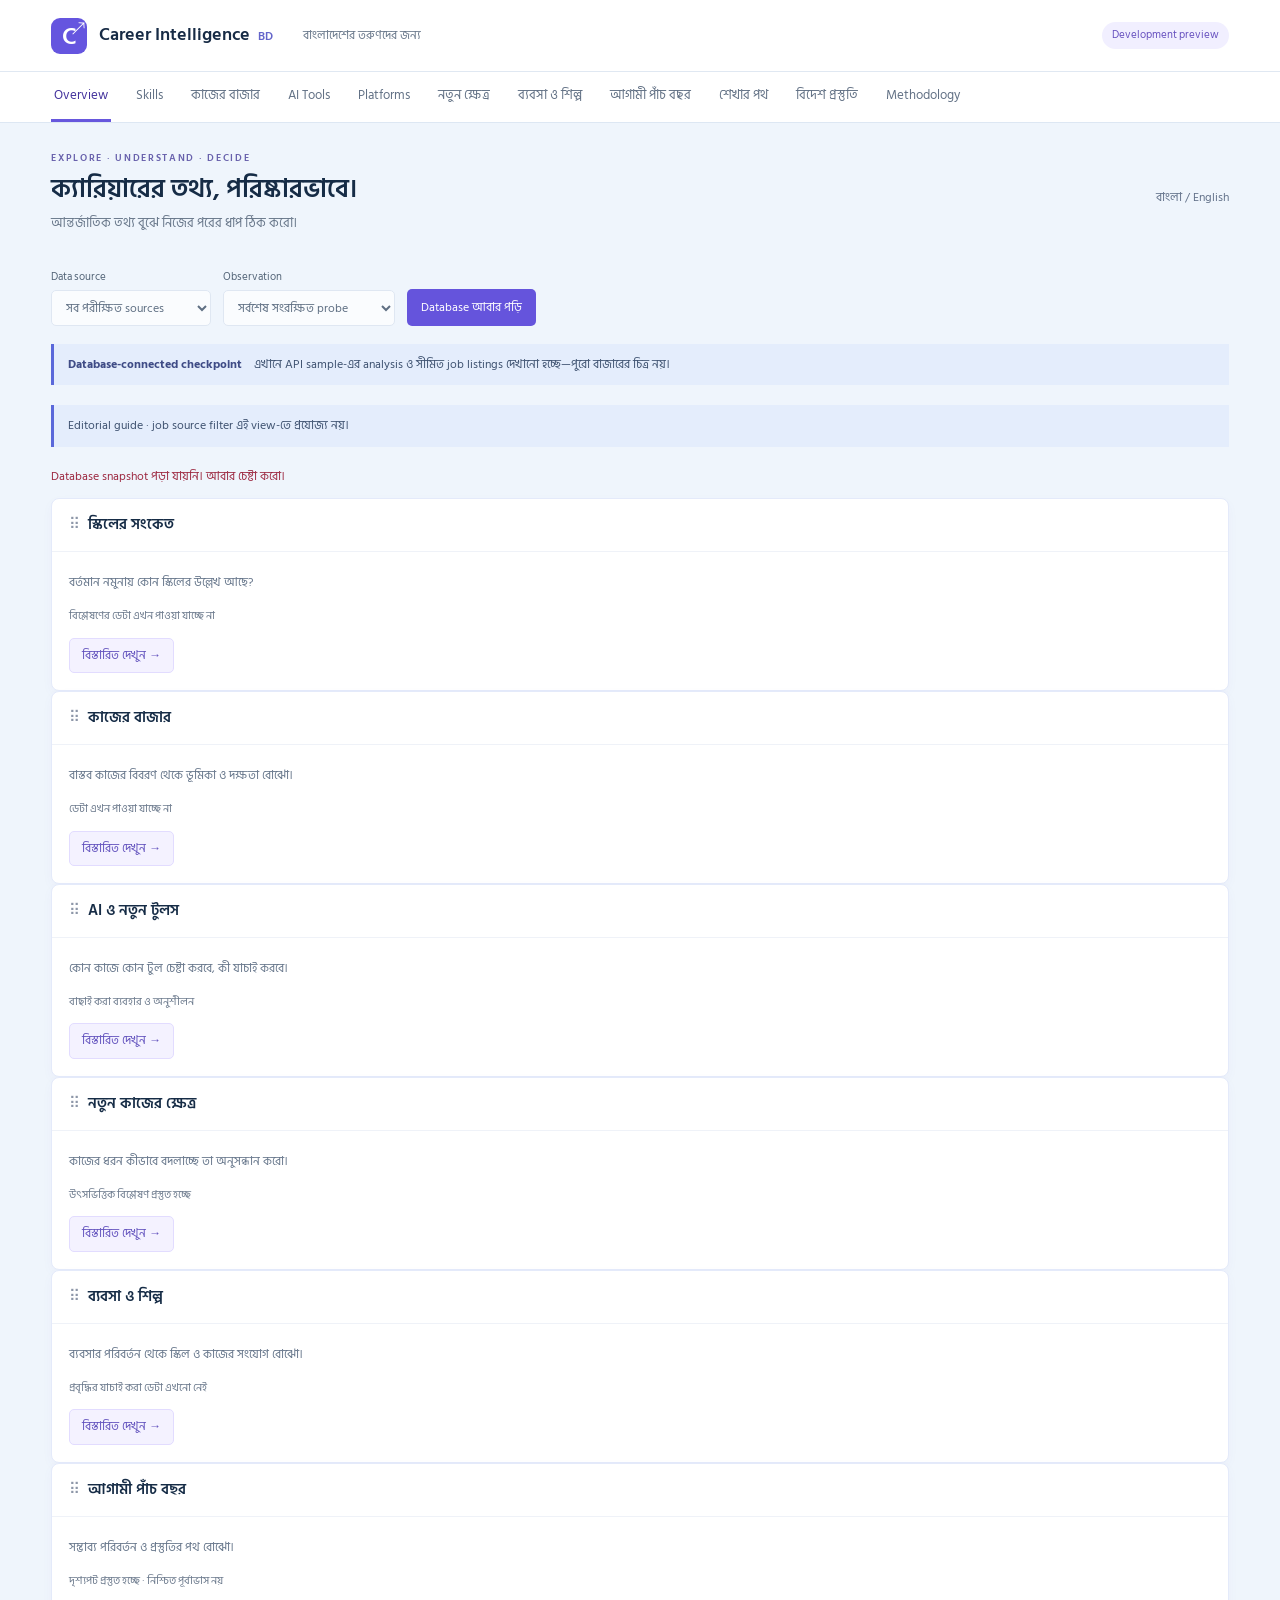
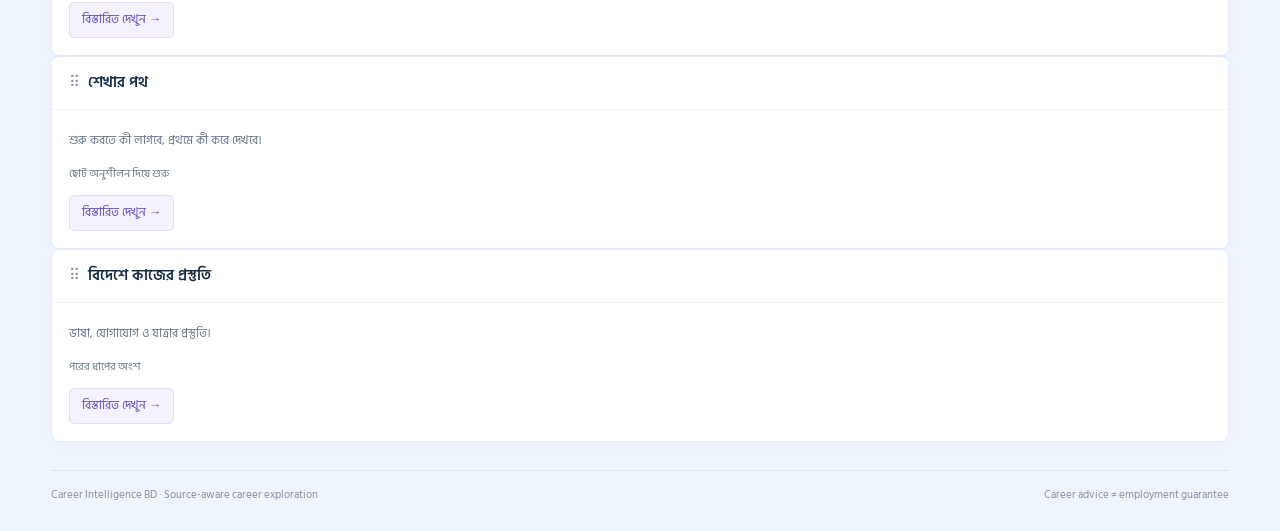
==== web/index.html @ b526f8de "Build category overview and evidence-led detail navigation" ====
<!doctype html>
<html lang="bn"><head><meta charset="utf-8"><meta name="viewport" content="width=device-width,initial-scale=1"><meta name="color-scheme" content="light"><title>Career Intelligence BD — Overview</title><link rel="preconnect" href="https://fonts.googleapis.com"><link rel="preconnect" href="https://fonts.gstatic.com" crossorigin><link href="https://fonts.googleapis.com/css2?family=Hind+Siliguri:wght@400;500;600;700&display=swap" rel="stylesheet"><link rel="stylesheet" href="styles.css"></head>
<body><header class="top"><a class="brand" href="#overview"><span class="brandmark">C<span>↗</span></span><strong>Career Intelligence <span>BD</span></strong></a><span class="audience">বাংলাদেশের তরুণদের জন্য</span><span class="stage">Development preview</span></header>
<nav aria-label="প্রধান মেনু" id="tabs"><button data-tab="overview" aria-current="page">Overview</button><button data-tab="skills">Skills</button><button data-tab="jobs">কাজের বাজার</button><button data-tab="tools">AI Tools</button><button data-tab="platforms">Platforms</button><button data-tab="emerging">নতুন ক্ষেত্র</button><button data-tab="business">ব্যবসা ও শিল্প</button><button data-tab="outlook">আগামী পাঁচ বছর</button><button data-tab="learning">শেখার পথ</button><button data-tab="abroad">বিদেশ প্রস্তুতি</button><button data-tab="methodology">Methodology</button></nav>
<main><div class="intro"><div><div class="eyebrow">EXPLORE · UNDERSTAND · DECIDE</div><h1 id="page-title">ক্যারিয়ারের তথ্য, পরিষ্কারভাবে।</h1><p>আন্তর্জাতিক তথ্য বুঝে নিজের পরের ধাপ ঠিক করো।</p></div><span class="locale">বাংলা / English</span></div>
<section class="toolbar" aria-label="Data filters"><label>Data source<select id="source"><option value="all">সব পরীক্ষিত sources</option><option value="himalayas">Himalayas</option><option value="jobicy">Jobicy</option></select></label><label>Observation<select id="period"><option value="latest">সর্বশেষ সংরক্ষিত probe</option></select></label><button id="reload" class="primary">Database আবার পড়ি</button><span id="updated" class="muted"></span></section>
<div class="banner"><strong>Database-connected checkpoint</strong><span>এখানে API sample-এর analysis ও সীমিত job listings দেখানো হচ্ছে—পুরো বাজারের চিত্র নয়।</span></div>
<div id="freshness" role="status" aria-live="polite"></div><div id="status" role="status" aria-live="polite"></div><div id="content"></div>
<footer><span>Career Intelligence BD · Source-aware career exploration</span><span>Career advice ≠ employment guarantee</span></footer></main>
<script type="module" src="app.js"></script></body></html>
---- web/styles.css ----
:root{font-family:"Hind Siliguri",sans-serif;color:#162c46;background:#eff5fc;font-size:14px;line-height:1.6;font-synthesis:none}*{box-sizing:border-box}body{margin:0}button,select{font:inherit}button,a,select{touch-action:manipulation}button{cursor:pointer}button:focus-visible,a:focus-visible,select:focus-visible{outline:3px solid #6d5ee5;outline-offset:3px}.top{min-height:72px;display:flex;align-items:center;gap:30px;background:#fff;padding:12px 4%;border-bottom:1px solid #e0e8f2}.brand{text-decoration:none;display:flex;align-items:center;gap:12px;color:#172b45}.brand strong{font-size:18px;font-weight:600}.brand strong span{font-size:12px;color:#6465ca;margin-left:4px}.brandmark{display:grid;place-items:center;background:#6555df;color:#fff;width:36px;height:36px;border-radius:9px;font-size:24px;font-weight:600;position:relative}.brandmark span{font-size:16px;position:absolute;right:2px;top:0}.audience{color:#68778a;font-size:12px}.stage{margin-left:auto;background:#f1efff;color:#6650bf;font-size:11px;border-radius:20px;padding:5px 10px}nav{display:flex;flex-wrap:wrap;gap:22px;padding:0 4%;background:#fff;border-bottom:1px solid #dde7f3}nav button{padding:13px 3px;background:none;border:0;border-bottom:3px solid transparent;color:#627185;font-size:13px}nav button[aria-current=page]{border-color:#6757dd;color:#42319c}main{max-width:1380px;margin:auto;padding:27px 4%}h1{font-size:26px;line-height:1.5;font-weight:600;margin:4px 0}h2{font-size:15px;font-weight:600;margin:0}h3{font-size:14px;font-weight:600;margin:0 0 8px}p{margin:4px 0 12px}.intro{display:flex;align-items:center;justify-content:space-between;gap:12px}.intro p{font-size:13px;color:#68778a}.eyebrow{font-size:10px;color:#6861ac;letter-spacing:1.7px;font-weight:600}.locale{color:#63728a;font-size:12px}.toolbar{display:flex;align-items:end;gap:12px;flex-wrap:wrap;margin:23px 0 18px}label{display:grid;gap:4px;color:#536477;font-size:11px}select{min-height:36px;padding:5px 30px 5px 10px;background:#fff;border:1px solid #d9e2ef;border-radius:5px;color:#233851;font-size:12px;max-width:100%}button.primary{border:0;background:#6554dc;color:#fff;padding:9px 14px;border-radius:5px;font-size:12px;min-height:36px}.muted{color:#65758a;font-size:12px}.toolbar>.muted{margin-left:auto;padding-bottom:7px}.banner{display:flex;gap:12px;flex-wrap:wrap;background:#e4edfc;border-left:3px solid #5a68da;padding:11px 14px;font-size:12px;color:#3e5270;margin-bottom:20px}.banner strong{color:#3f4c86}.metrics{display:grid;grid-template-columns:repeat(4,minmax(0,1fr));gap:15px;margin-bottom:21px}.metric{background:#fff;border:1px solid #e7edf6;border-radius:7px;padding:15px 18px;box-shadow:0 3px 12px #213a6b04}.metric .label{font-size:11px;color:#5a687d}.metric .value{font-size:30px;font-weight:500;color:#123c68;line-height:1.5;font-variant-numeric:tabular-nums}.metric .detail{font-size:11px;color:#68768a}.grid{display:grid;grid-template-columns:1.05fr 1fr 1fr;gap:17px}.panel{background:#fff;border:1px solid #e4eafa;border-radius:8px;min-width:0;box-shadow:0 4px 12px #5148be08}.panelhead{padding:14px 17px;border-bottom:1px solid #eff2f8;display:flex;justify-content:space-between;gap:8px;align-items:center}.panelhead h2:before{content:'⠿';color:#8d96a8;padding-right:8px}.panelbody{padding:17px}.tag{background:#eef0ff;color:#6255ab;border-radius:4px;font-size:10px;padding:3px 7px;white-space:nowrap}.smallnote{font-size:11px;color:#6b798c;margin-top:16px}.row{padding:11px 0;border-bottom:1px solid #edf1f7;display:flex;gap:12px;justify-content:space-between}.row:last-child{border:0}.number{font-variant-numeric:tabular-nums;color:#124b7b;font-weight:500}.barline{margin:13px 0}.barlabel{display:flex;justify-content:space-between;gap:8px;font-size:12px;margin-bottom:5px}.track{background:#f1f4fa;height:9px;border-radius:3px;overflow:hidden}.fill{background:#007cce;height:100%;border-radius:3px}.fill.alt{background:#8c78ed}.empty{padding:22px 12px;text-align:center}.empty .symbol{font-size:28px;color:#a093ec;margin-bottom:9px}.empty h3{color:#344769}.empty p{font-size:12px;color:#748195;max-width:330px;margin:8px auto 14px}.linkbutton{background:#f4f2ff;color:#6151bd;border:1px solid #e2dcff;padding:7px 12px;border-radius:5px;font-size:12px;text-decoration:none;display:inline-block}.full{grid-column:1/-1}.wide{grid-column:span 2}.tablewrap{overflow:auto}table{width:100%;border-collapse:collapse;text-align:left;font-size:12px}th{font-weight:500;color:#6a788b;background:#fafbff}th,td{padding:11px 12px;border-bottom:1px solid #edf1f7}td:nth-child(n+2){font-variant-numeric:tabular-nums}.listitem{padding:13px 0;border-bottom:1px solid #edf1f7}.listitem:last-child{border:0}a{color:#3668b5}footer{font-size:11px;color:#8290a1;display:flex;justify-content:space-between;flex-wrap:wrap;gap:8px;margin-top:28px;padding-top:16px;border-top:1px solid #dde5f1}#status:empty{display:none}#status{font-size:12px;margin-bottom:12px;color:#5e548e}.error{color:#9c2840!important}.comparison{display:grid;grid-template-columns:repeat(3,minmax(0,1fr));gap:16px}.roletext{font-size:12px;color:#65758a}ul{padding-left:19px}li{margin:8px 0}.footlabel{font-size:11px;color:#7b6f9c}@media(max-width:1000px){.grid{grid-template-columns:1fr 1fr}.grid>.panel:last-child{grid-column:1/-1}.wide{grid-column:span 2}.audience{display:none}}@media(max-width:650px){main{padding:20px 16px}.top{padding:12px 16px;gap:10px}.brand strong{font-size:15px}.stage{font-size:10px}nav{padding:0 16px;gap:15px}.intro{align-items:start}.locale{display:none}h1{font-size:22px}.metrics{grid-template-columns:1fr 1fr;gap:10px}.metric{padding:12px}.metric .value{font-size:26px}.grid,.comparison{grid-template-columns:1fr}.wide,.full,.grid>.panel:last-child{grid-column:auto}.toolbar>.muted{margin-left:0;width:100%}.toolbar label{flex:1;min-width:130px}select{font-size:16px}.banner{gap:4px}.panelbody{padding:15px}}

input{font:inherit;min-height:36px;padding:6px 10px;border:1px solid #d9e2ef;border-radius:5px;color:#233851;max-width:100%}input:focus-visible{outline:3px solid #6d5ee5;outline-offset:3px}
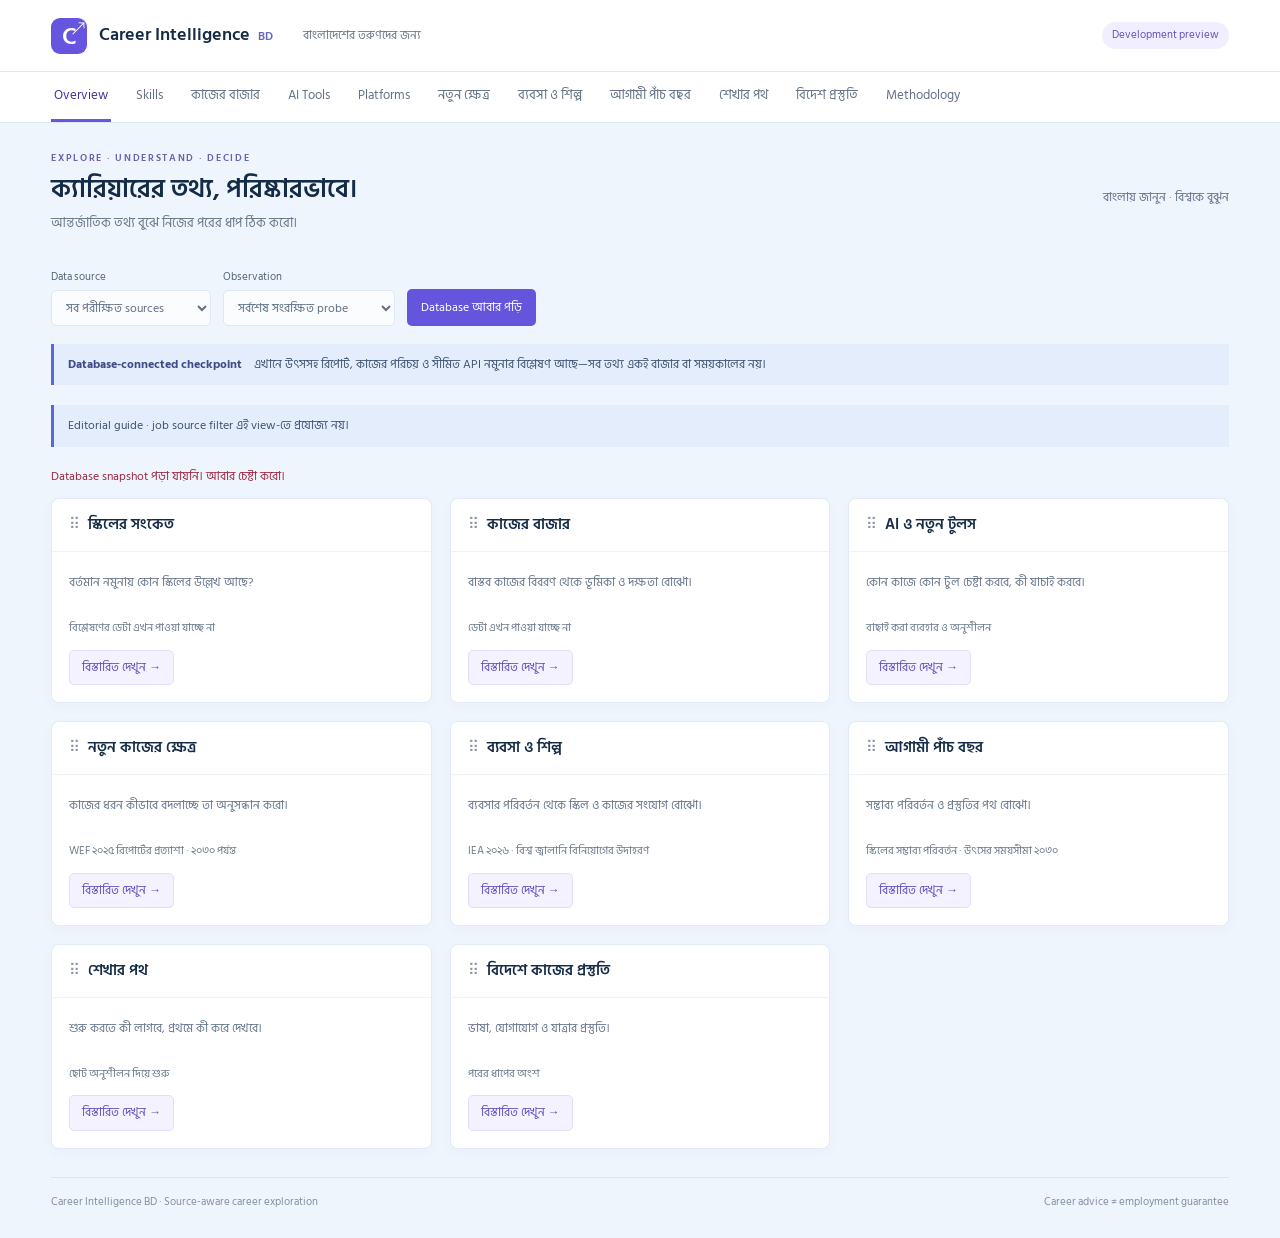
==== commit 86a5f100: "Add attributed career profiles and verify offline view rendering" ====
--- a/web/index.html
+++ b/web/index.html
@@ -2,9 +2,9 @@
 <html lang="bn"><head><meta charset="utf-8"><meta name="viewport" content="width=device-width,initial-scale=1"><meta name="color-scheme" content="light"><title>Career Intelligence BD — Overview</title><link rel="preconnect" href="https://fonts.googleapis.com"><link rel="preconnect" href="https://fonts.gstatic.com" crossorigin><link href="https://fonts.googleapis.com/css2?family=Hind+Siliguri:wght@400;500;600;700&display=swap" rel="stylesheet"><link rel="stylesheet" href="styles.css"></head>
 <body><header class="top"><a class="brand" href="#overview"><span class="brandmark">C<span>↗</span></span><strong>Career Intelligence <span>BD</span></strong></a><span class="audience">বাংলাদেশের তরুণদের জন্য</span><span class="stage">Development preview</span></header>
 <nav aria-label="প্রধান মেনু" id="tabs"><button data-tab="overview" aria-current="page">Overview</button><button data-tab="skills">Skills</button><button data-tab="jobs">কাজের বাজার</button><button data-tab="tools">AI Tools</button><button data-tab="platforms">Platforms</button><button data-tab="emerging">নতুন ক্ষেত্র</button><button data-tab="business">ব্যবসা ও শিল্প</button><button data-tab="outlook">আগামী পাঁচ বছর</button><button data-tab="learning">শেখার পথ</button><button data-tab="abroad">বিদেশ প্রস্তুতি</button><button data-tab="methodology">Methodology</button></nav>
-<main><div class="intro"><div><div class="eyebrow">EXPLORE · UNDERSTAND · DECIDE</div><h1 id="page-title">ক্যারিয়ারের তথ্য, পরিষ্কারভাবে।</h1><p>আন্তর্জাতিক তথ্য বুঝে নিজের পরের ধাপ ঠিক করো।</p></div><span class="locale">বাংলা / English</span></div>
+<main><div class="intro"><div><div class="eyebrow">EXPLORE · UNDERSTAND · DECIDE</div><h1 id="page-title">ক্যারিয়ারের তথ্য, পরিষ্কারভাবে।</h1><p>আন্তর্জাতিক তথ্য বুঝে নিজের পরের ধাপ ঠিক করো।</p></div><span class="locale">বাংলায় জানুন · বিশ্বকে বুঝুন</span></div>
 <section class="toolbar" aria-label="Data filters"><label>Data source<select id="source"><option value="all">সব পরীক্ষিত sources</option><option value="himalayas">Himalayas</option><option value="jobicy">Jobicy</option></select></label><label>Observation<select id="period"><option value="latest">সর্বশেষ সংরক্ষিত probe</option></select></label><button id="reload" class="primary">Database আবার পড়ি</button><span id="updated" class="muted"></span></section>
-<div class="banner"><strong>Database-connected checkpoint</strong><span>এখানে API sample-এর analysis ও সীমিত job listings দেখানো হচ্ছে—পুরো বাজারের চিত্র নয়।</span></div>
+<div class="banner"><strong>Database-connected checkpoint</strong><span>এখানে উৎসসহ রিপোর্ট, কাজের পরিচয় ও সীমিত API নমুনার বিশ্লেষণ আছে—সব তথ্য একই বাজার বা সময়কালের নয়।</span></div>
 <div id="freshness" role="status" aria-live="polite"></div><div id="status" role="status" aria-live="polite"></div><div id="content"></div>
 <footer><span>Career Intelligence BD · Source-aware career exploration</span><span>Career advice ≠ employment guarantee</span></footer></main>
 <script type="module" src="app.js"></script></body></html>
--- a/web/styles.css
+++ b/web/styles.css
@@ -1,3 +1,6 @@
 :root{font-family:"Hind Siliguri",sans-serif;color:#162c46;background:#eff5fc;font-size:14px;line-height:1.6;font-synthesis:none}*{box-sizing:border-box}body{margin:0}button,select{font:inherit}button,a,select{touch-action:manipulation}button{cursor:pointer}button:focus-visible,a:focus-visible,select:focus-visible{outline:3px solid #6d5ee5;outline-offset:3px}.top{min-height:72px;display:flex;align-items:center;gap:30px;background:#fff;padding:12px 4%;border-bottom:1px solid #e0e8f2}.brand{text-decoration:none;display:flex;align-items:center;gap:12px;color:#172b45}.brand strong{font-size:18px;font-weight:600}.brand strong span{font-size:12px;color:#6465ca;margin-left:4px}.brandmark{display:grid;place-items:center;background:#6555df;color:#fff;width:36px;height:36px;border-radius:9px;font-size:24px;font-weight:600;position:relative}.brandmark span{font-size:16px;position:absolute;right:2px;top:0}.audience{color:#68778a;font-size:12px}.stage{margin-left:auto;background:#f1efff;color:#6650bf;font-size:11px;border-radius:20px;padding:5px 10px}nav{display:flex;flex-wrap:wrap;gap:22px;padding:0 4%;background:#fff;border-bottom:1px solid #dde7f3}nav button{padding:13px 3px;background:none;border:0;border-bottom:3px solid transparent;color:#627185;font-size:13px}nav button[aria-current=page]{border-color:#6757dd;color:#42319c}main{max-width:1380px;margin:auto;padding:27px 4%}h1{font-size:26px;line-height:1.5;font-weight:600;margin:4px 0}h2{font-size:15px;font-weight:600;margin:0}h3{font-size:14px;font-weight:600;margin:0 0 8px}p{margin:4px 0 12px}.intro{display:flex;align-items:center;justify-content:space-between;gap:12px}.intro p{font-size:13px;color:#68778a}.eyebrow{font-size:10px;color:#6861ac;letter-spacing:1.7px;font-weight:600}.locale{color:#63728a;font-size:12px}.toolbar{display:flex;align-items:end;gap:12px;flex-wrap:wrap;margin:23px 0 18px}label{display:grid;gap:4px;color:#536477;font-size:11px}select{min-height:36px;padding:5px 30px 5px 10px;background:#fff;border:1px solid #d9e2ef;border-radius:5px;color:#233851;font-size:12px;max-width:100%}button.primary{border:0;background:#6554dc;color:#fff;padding:9px 14px;border-radius:5px;font-size:12px;min-height:36px}.muted{color:#65758a;font-size:12px}.toolbar>.muted{margin-left:auto;padding-bottom:7px}.banner{display:flex;gap:12px;flex-wrap:wrap;background:#e4edfc;border-left:3px solid #5a68da;padding:11px 14px;font-size:12px;color:#3e5270;margin-bottom:20px}.banner strong{color:#3f4c86}.metrics{display:grid;grid-template-columns:repeat(4,minmax(0,1fr));gap:15px;margin-bottom:21px}.metric{background:#fff;border:1px solid #e7edf6;border-radius:7px;padding:15px 18px;box-shadow:0 3px 12px #213a6b04}.metric .label{font-size:11px;color:#5a687d}.metric .value{font-size:30px;font-weight:500;color:#123c68;line-height:1.5;font-variant-numeric:tabular-nums}.metric .detail{font-size:11px;color:#68768a}.grid{display:grid;grid-template-columns:1.05fr 1fr 1fr;gap:17px}.panel{background:#fff;border:1px solid #e4eafa;border-radius:8px;min-width:0;box-shadow:0 4px 12px #5148be08}.panelhead{padding:14px 17px;border-bottom:1px solid #eff2f8;display:flex;justify-content:space-between;gap:8px;align-items:center}.panelhead h2:before{content:'⠿';color:#8d96a8;padding-right:8px}.panelbody{padding:17px}.tag{background:#eef0ff;color:#6255ab;border-radius:4px;font-size:10px;padding:3px 7px;white-space:nowrap}.smallnote{font-size:11px;color:#6b798c;margin-top:16px}.row{padding:11px 0;border-bottom:1px solid #edf1f7;display:flex;gap:12px;justify-content:space-between}.row:last-child{border:0}.number{font-variant-numeric:tabular-nums;color:#124b7b;font-weight:500}.barline{margin:13px 0}.barlabel{display:flex;justify-content:space-between;gap:8px;font-size:12px;margin-bottom:5px}.track{background:#f1f4fa;height:9px;border-radius:3px;overflow:hidden}.fill{background:#007cce;height:100%;border-radius:3px}.fill.alt{background:#8c78ed}.empty{padding:22px 12px;text-align:center}.empty .symbol{font-size:28px;color:#a093ec;margin-bottom:9px}.empty h3{color:#344769}.empty p{font-size:12px;color:#748195;max-width:330px;margin:8px auto 14px}.linkbutton{background:#f4f2ff;color:#6151bd;border:1px solid #e2dcff;padding:7px 12px;border-radius:5px;font-size:12px;text-decoration:none;display:inline-block}.full{grid-column:1/-1}.wide{grid-column:span 2}.tablewrap{overflow:auto}table{width:100%;border-collapse:collapse;text-align:left;font-size:12px}th{font-weight:500;color:#6a788b;background:#fafbff}th,td{padding:11px 12px;border-bottom:1px solid #edf1f7}td:nth-child(n+2){font-variant-numeric:tabular-nums}.listitem{padding:13px 0;border-bottom:1px solid #edf1f7}.listitem:last-child{border:0}a{color:#3668b5}footer{font-size:11px;color:#8290a1;display:flex;justify-content:space-between;flex-wrap:wrap;gap:8px;margin-top:28px;padding-top:16px;border-top:1px solid #dde5f1}#status:empty{display:none}#status{font-size:12px;margin-bottom:12px;color:#5e548e}.error{color:#9c2840!important}.comparison{display:grid;grid-template-columns:repeat(3,minmax(0,1fr));gap:16px}.roletext{font-size:12px;color:#65758a}ul{padding-left:19px}li{margin:8px 0}.footlabel{font-size:11px;color:#7b6f9c}@media(max-width:1000px){.grid{grid-template-columns:1fr 1fr}.grid>.panel:last-child{grid-column:1/-1}.wide{grid-column:span 2}.audience{display:none}}@media(max-width:650px){main{padding:20px 16px}.top{padding:12px 16px;gap:10px}.brand strong{font-size:15px}.stage{font-size:10px}nav{padding:0 16px;gap:15px}.intro{align-items:start}.locale{display:none}h1{font-size:22px}.metrics{grid-template-columns:1fr 1fr;gap:10px}.metric{padding:12px}.metric .value{font-size:26px}.grid,.comparison{grid-template-columns:1fr}.wide,.full,.grid>.panel:last-child{grid-column:auto}.toolbar>.muted{margin-left:0;width:100%}.toolbar label{flex:1;min-width:130px}select{font-size:16px}.banner{gap:4px}.panelbody{padding:15px}}
 
 input{font:inherit;min-height:36px;padding:6px 10px;border:1px solid #d9e2ef;border-radius:5px;color:#233851;max-width:100%}input:focus-visible{outline:3px solid #6d5ee5;outline-offset:3px}
+
+
+.category-grid{display:grid;grid-template-columns:repeat(3,minmax(0,1fr));gap:18px}.category-grid .panel{display:flex;flex-direction:column}.category-grid .panelbody{display:flex;flex:1;flex-direction:column}.category-grid .linkbutton{margin-top:auto;align-self:flex-start}.note{padding:12px;background:#edf5fb;border-radius:8px;margin:12px 0}@media(max-width:1000px){.category-grid{grid-template-columns:repeat(2,minmax(0,1fr))}}@media(max-width:640px){.category-grid{grid-template-columns:1fr}}
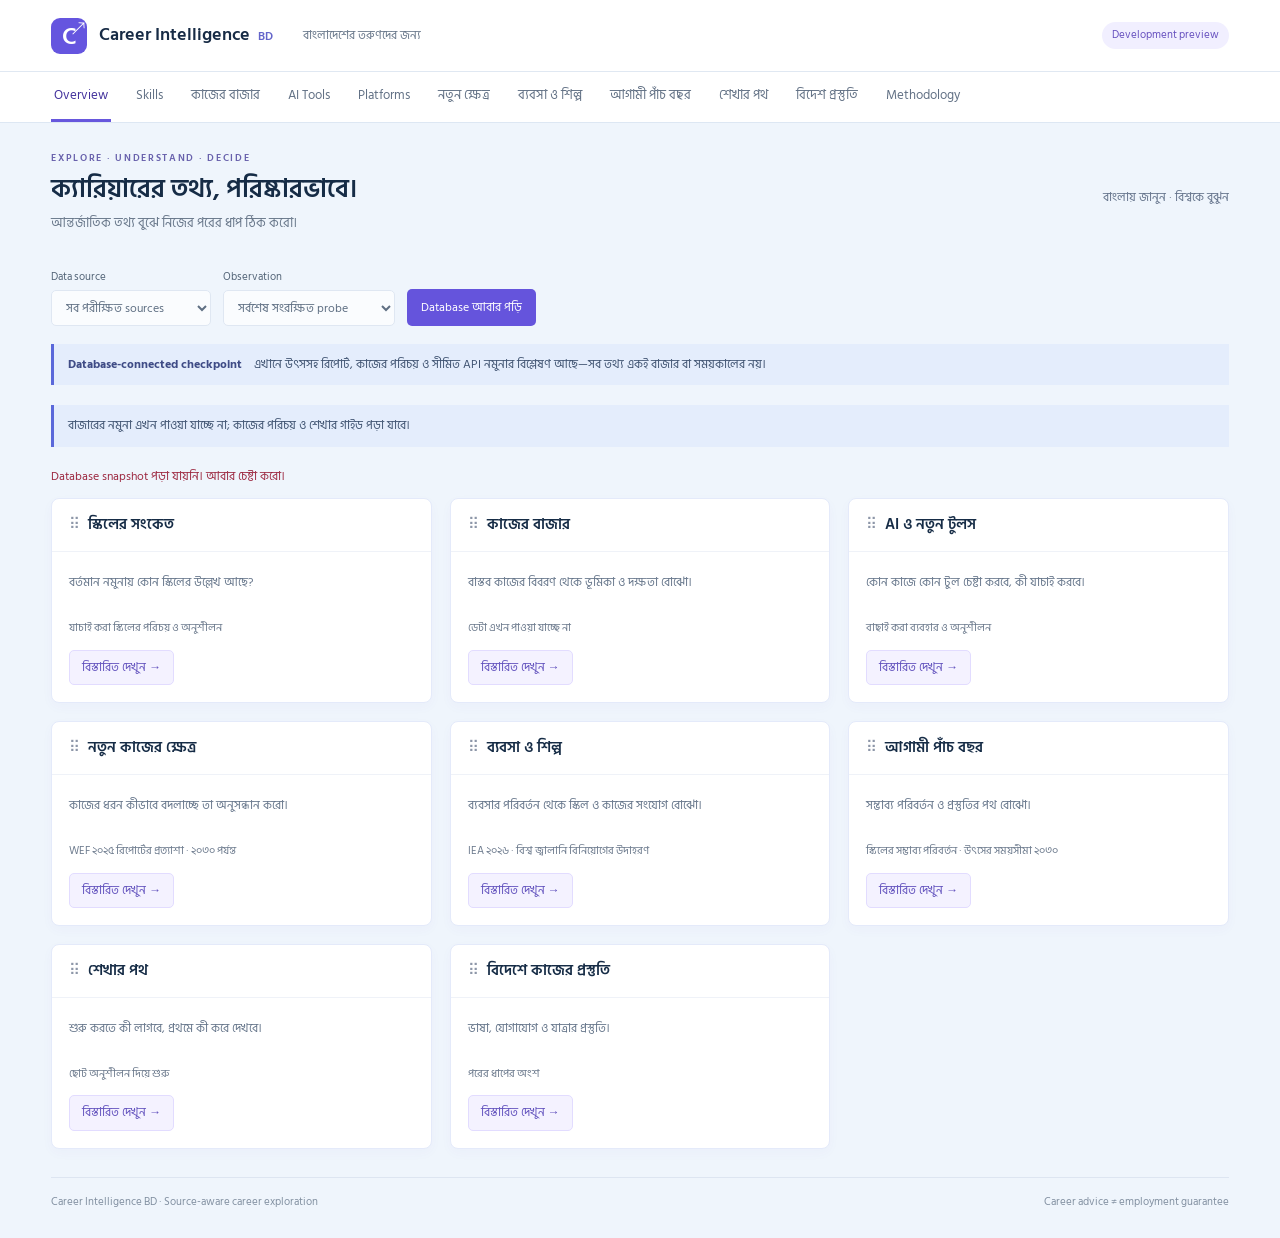
==== commit 28a55bed: "Verify loaded and stale views and focus headings on navigation" ====
--- a/web/index.html
+++ b/web/index.html
@@ -2,7 +2,7 @@
 <html lang="bn"><head><meta charset="utf-8"><meta name="viewport" content="width=device-width,initial-scale=1"><meta name="color-scheme" content="light"><title>Career Intelligence BD — Overview</title><link rel="preconnect" href="https://fonts.googleapis.com"><link rel="preconnect" href="https://fonts.gstatic.com" crossorigin><link href="https://fonts.googleapis.com/css2?family=Hind+Siliguri:wght@400;500;600;700&display=swap" rel="stylesheet"><link rel="stylesheet" href="styles.css"></head>
 <body><header class="top"><a class="brand" href="#overview"><span class="brandmark">C<span>↗</span></span><strong>Career Intelligence <span>BD</span></strong></a><span class="audience">বাংলাদেশের তরুণদের জন্য</span><span class="stage">Development preview</span></header>
 <nav aria-label="প্রধান মেনু" id="tabs"><button data-tab="overview" aria-current="page">Overview</button><button data-tab="skills">Skills</button><button data-tab="jobs">কাজের বাজার</button><button data-tab="tools">AI Tools</button><button data-tab="platforms">Platforms</button><button data-tab="emerging">নতুন ক্ষেত্র</button><button data-tab="business">ব্যবসা ও শিল্প</button><button data-tab="outlook">আগামী পাঁচ বছর</button><button data-tab="learning">শেখার পথ</button><button data-tab="abroad">বিদেশ প্রস্তুতি</button><button data-tab="methodology">Methodology</button></nav>
-<main><div class="intro"><div><div class="eyebrow">EXPLORE · UNDERSTAND · DECIDE</div><h1 id="page-title">ক্যারিয়ারের তথ্য, পরিষ্কারভাবে।</h1><p>আন্তর্জাতিক তথ্য বুঝে নিজের পরের ধাপ ঠিক করো।</p></div><span class="locale">বাংলায় জানুন · বিশ্বকে বুঝুন</span></div>
+<main id="main-content"><div class="intro"><div><div class="eyebrow">EXPLORE · UNDERSTAND · DECIDE</div><h1 id="page-title" tabindex="-1">ক্যারিয়ারের তথ্য, পরিষ্কারভাবে।</h1><p>আন্তর্জাতিক তথ্য বুঝে নিজের পরের ধাপ ঠিক করো।</p></div><span class="locale">বাংলায় জানুন · বিশ্বকে বুঝুন</span></div>
 <section class="toolbar" aria-label="Data filters"><label>Data source<select id="source"><option value="all">সব পরীক্ষিত sources</option><option value="himalayas">Himalayas</option><option value="jobicy">Jobicy</option></select></label><label>Observation<select id="period"><option value="latest">সর্বশেষ সংরক্ষিত probe</option></select></label><button id="reload" class="primary">Database আবার পড়ি</button><span id="updated" class="muted"></span></section>
 <div class="banner"><strong>Database-connected checkpoint</strong><span>এখানে উৎসসহ রিপোর্ট, কাজের পরিচয় ও সীমিত API নমুনার বিশ্লেষণ আছে—সব তথ্য একই বাজার বা সময়কালের নয়।</span></div>
 <div id="freshness" role="status" aria-live="polite"></div><div id="status" role="status" aria-live="polite"></div><div id="content"></div>
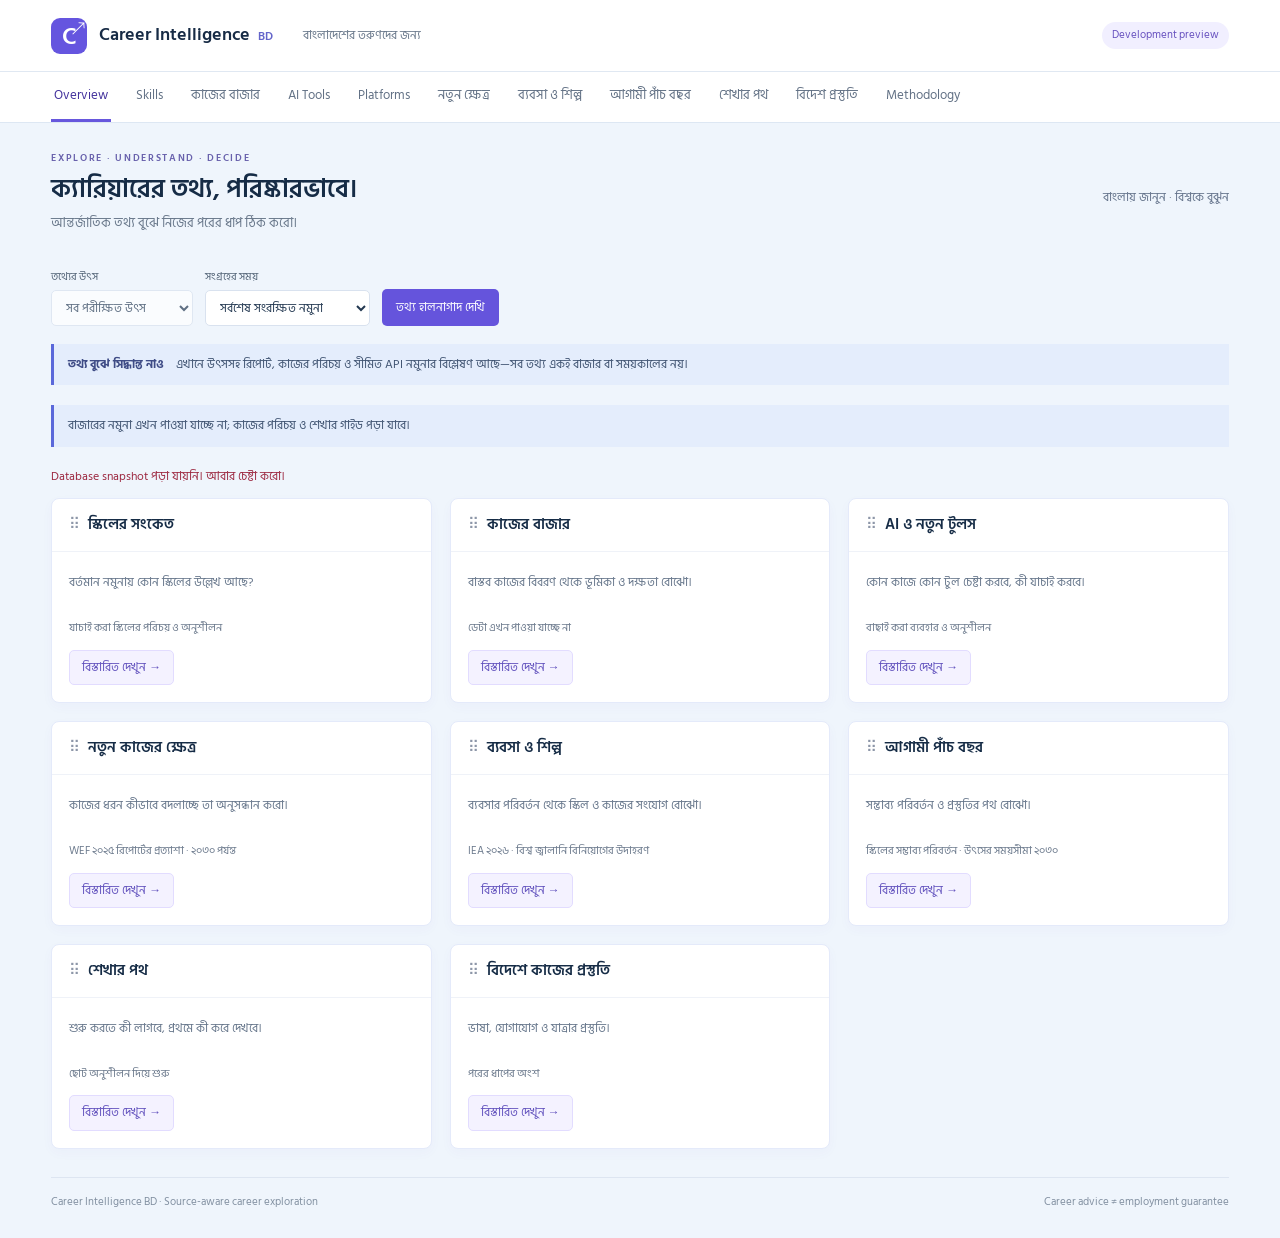
==== commit 515f5385: "Clarify student-facing sample controls and remove application eligibility panel" ====
--- a/web/index.html
+++ b/web/index.html
@@ -3,8 +3,8 @@
 <body><header class="top"><a class="brand" href="#overview"><span class="brandmark">C<span>↗</span></span><strong>Career Intelligence <span>BD</span></strong></a><span class="audience">বাংলাদেশের তরুণদের জন্য</span><span class="stage">Development preview</span></header>
 <nav aria-label="প্রধান মেনু" id="tabs"><button data-tab="overview" aria-current="page">Overview</button><button data-tab="skills">Skills</button><button data-tab="jobs">কাজের বাজার</button><button data-tab="tools">AI Tools</button><button data-tab="platforms">Platforms</button><button data-tab="emerging">নতুন ক্ষেত্র</button><button data-tab="business">ব্যবসা ও শিল্প</button><button data-tab="outlook">আগামী পাঁচ বছর</button><button data-tab="learning">শেখার পথ</button><button data-tab="abroad">বিদেশ প্রস্তুতি</button><button data-tab="methodology">Methodology</button></nav>
 <main id="main-content"><div class="intro"><div><div class="eyebrow">EXPLORE · UNDERSTAND · DECIDE</div><h1 id="page-title" tabindex="-1">ক্যারিয়ারের তথ্য, পরিষ্কারভাবে।</h1><p>আন্তর্জাতিক তথ্য বুঝে নিজের পরের ধাপ ঠিক করো।</p></div><span class="locale">বাংলায় জানুন · বিশ্বকে বুঝুন</span></div>
-<section class="toolbar" aria-label="Data filters"><label>Data source<select id="source"><option value="all">সব পরীক্ষিত sources</option><option value="himalayas">Himalayas</option><option value="jobicy">Jobicy</option></select></label><label>Observation<select id="period"><option value="latest">সর্বশেষ সংরক্ষিত probe</option></select></label><button id="reload" class="primary">Database আবার পড়ি</button><span id="updated" class="muted"></span></section>
-<div class="banner"><strong>Database-connected checkpoint</strong><span>এখানে উৎসসহ রিপোর্ট, কাজের পরিচয় ও সীমিত API নমুনার বিশ্লেষণ আছে—সব তথ্য একই বাজার বা সময়কালের নয়।</span></div>
+<section id="sample-toolbar" class="toolbar" aria-label="নমুনার তথ্য"><label id="source-filter">তথ্যের উৎস<select id="source"><option value="all">সব পরীক্ষিত উৎস</option><option value="himalayas">Himalayas</option><option value="jobicy">Jobicy</option></select></label><label id="period-filter">সংগ্রহের সময়<select id="period"><option value="latest">সর্বশেষ সংরক্ষিত নমুনা</option></select></label><button id="reload" class="primary">তথ্য হালনাগাদ দেখি</button><span id="updated" class="muted"></span></section>
+<div class="banner"><strong>তথ্য বুঝে সিদ্ধান্ত নাও</strong><span>এখানে উৎসসহ রিপোর্ট, কাজের পরিচয় ও সীমিত API নমুনার বিশ্লেষণ আছে—সব তথ্য একই বাজার বা সময়কালের নয়।</span></div>
 <div id="freshness" role="status" aria-live="polite"></div><div id="status" role="status" aria-live="polite"></div><div id="content"></div>
 <footer><span>Career Intelligence BD · Source-aware career exploration</span><span>Career advice ≠ employment guarantee</span></footer></main>
 <script type="module" src="app.js"></script></body></html>
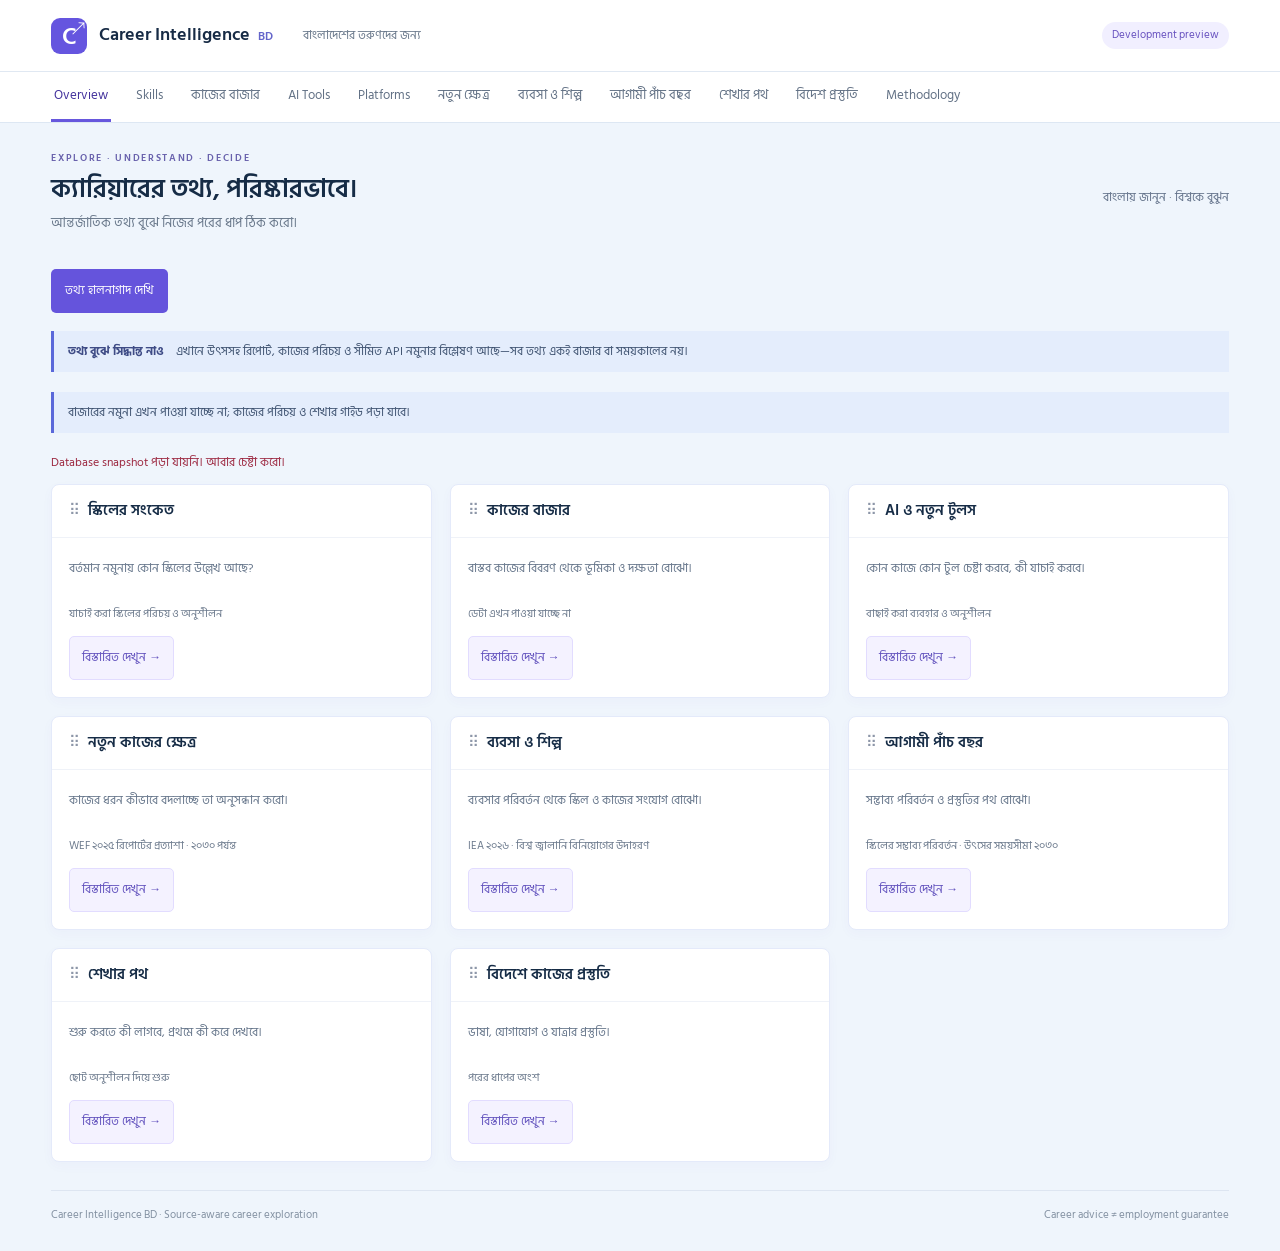
==== commit a00bf5de: "Complete responsive QA, live v2 collection and versioned expanded source coverage" ====
--- a/web/index.html
+++ b/web/index.html
@@ -1,8 +1,8 @@
 <!doctype html>
 <html lang="bn"><head><meta charset="utf-8"><meta name="viewport" content="width=device-width,initial-scale=1"><meta name="color-scheme" content="light"><title>Career Intelligence BD — Overview</title><link rel="preconnect" href="https://fonts.googleapis.com"><link rel="preconnect" href="https://fonts.gstatic.com" crossorigin><link href="https://fonts.googleapis.com/css2?family=Hind+Siliguri:wght@400;500;600;700&display=swap" rel="stylesheet"><link rel="stylesheet" href="styles.css"></head>
-<body><header class="top"><a class="brand" href="#overview"><span class="brandmark">C<span>↗</span></span><strong>Career Intelligence <span>BD</span></strong></a><span class="audience">বাংলাদেশের তরুণদের জন্য</span><span class="stage">Development preview</span></header>
+<body><a id="skip-link" class="skip-link" href="#main-content">মূল তথ্যে যাও</a><header class="top"><a class="brand" href="#overview"><span class="brandmark">C<span>↗</span></span><strong>Career Intelligence <span>BD</span></strong></a><span class="audience">বাংলাদেশের তরুণদের জন্য</span><span class="stage">Development preview</span></header>
 <nav aria-label="প্রধান মেনু" id="tabs"><button data-tab="overview" aria-current="page">Overview</button><button data-tab="skills">Skills</button><button data-tab="jobs">কাজের বাজার</button><button data-tab="tools">AI Tools</button><button data-tab="platforms">Platforms</button><button data-tab="emerging">নতুন ক্ষেত্র</button><button data-tab="business">ব্যবসা ও শিল্প</button><button data-tab="outlook">আগামী পাঁচ বছর</button><button data-tab="learning">শেখার পথ</button><button data-tab="abroad">বিদেশ প্রস্তুতি</button><button data-tab="methodology">Methodology</button></nav>
-<main id="main-content"><div class="intro"><div><div class="eyebrow">EXPLORE · UNDERSTAND · DECIDE</div><h1 id="page-title" tabindex="-1">ক্যারিয়ারের তথ্য, পরিষ্কারভাবে।</h1><p>আন্তর্জাতিক তথ্য বুঝে নিজের পরের ধাপ ঠিক করো।</p></div><span class="locale">বাংলায় জানুন · বিশ্বকে বুঝুন</span></div>
+<main id="main-content" tabindex="-1"><div class="intro"><div><div class="eyebrow">EXPLORE · UNDERSTAND · DECIDE</div><h1 id="page-title" tabindex="-1">ক্যারিয়ারের তথ্য, পরিষ্কারভাবে।</h1><p>আন্তর্জাতিক তথ্য বুঝে নিজের পরের ধাপ ঠিক করো।</p></div><span class="locale">বাংলায় জানুন · বিশ্বকে বুঝুন</span></div>
 <section id="sample-toolbar" class="toolbar" aria-label="নমুনার তথ্য"><label id="source-filter">তথ্যের উৎস<select id="source"><option value="all">সব পরীক্ষিত উৎস</option><option value="himalayas">Himalayas</option><option value="jobicy">Jobicy</option></select></label><label id="period-filter">সংগ্রহের সময়<select id="period"><option value="latest">সর্বশেষ সংরক্ষিত নমুনা</option></select></label><button id="reload" class="primary">তথ্য হালনাগাদ দেখি</button><span id="updated" class="muted"></span></section>
 <div class="banner"><strong>তথ্য বুঝে সিদ্ধান্ত নাও</strong><span>এখানে উৎসসহ রিপোর্ট, কাজের পরিচয় ও সীমিত API নমুনার বিশ্লেষণ আছে—সব তথ্য একই বাজার বা সময়কালের নয়।</span></div>
 <div id="freshness" role="status" aria-live="polite"></div><div id="status" role="status" aria-live="polite"></div><div id="content"></div>
--- a/web/styles.css
+++ b/web/styles.css
@@ -4,3 +4,10 @@
 
 
 .category-grid{display:grid;grid-template-columns:repeat(3,minmax(0,1fr));gap:18px}.category-grid .panel{display:flex;flex-direction:column}.category-grid .panelbody{display:flex;flex:1;flex-direction:column}.category-grid .linkbutton{margin-top:auto;align-self:flex-start}.note{padding:12px;background:#edf5fb;border-radius:8px;margin:12px 0}@media(max-width:1000px){.category-grid{grid-template-columns:repeat(2,minmax(0,1fr))}}@media(max-width:640px){.category-grid{grid-template-columns:1fr}}
+
+[hidden]{display:none!important}
+
+/* Readability, keyboard access and narrow viewport controls. */
+.skip-link{position:absolute;left:16px;top:-100px;background:#fff;color:#33237e;padding:12px;z-index:10;border:2px solid #6554dc}.skip-link:focus{top:12px}
+button.primary,.linkbutton,select,input{min-height:44px}nav button{min-height:44px}input,select{min-width:0}.panelbody{overflow-wrap:anywhere}
+@media(max-width:650px){.top{flex-wrap:wrap}.brand{min-width:0}.stage{margin-left:0}.roletext{font-size:14px;color:#43566e}.smallnote{font-size:12px;color:#506176}.panelbody p{line-height:1.75}.toolbar{align-items:stretch}.toolbar label{min-width:0;flex-basis:100%}select,input{width:100%;font-size:16px}.linkbutton{font-size:14px}nav{gap:8px 16px}.intro>div{min-width:0}}
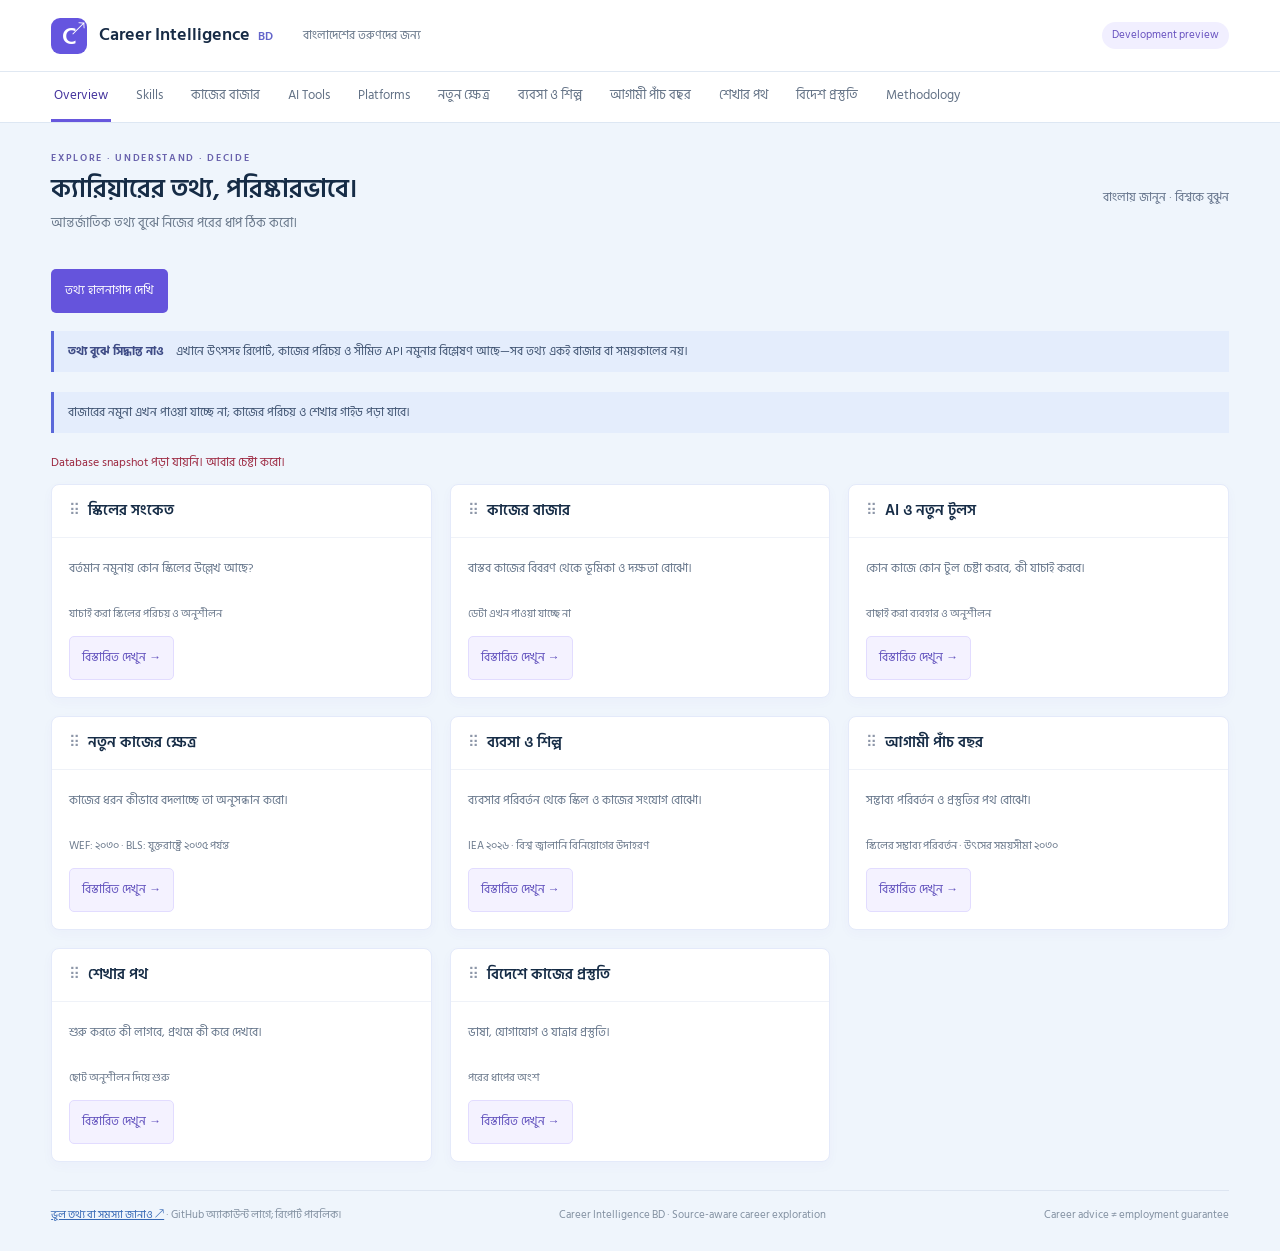
==== commit 7b3cac65: "Add public correction-report path and document verified autonomous release preparation" ====
--- a/web/index.html
+++ b/web/index.html
@@ -6,6 +6,6 @@
 <section id="sample-toolbar" class="toolbar" aria-label="নমুনার তথ্য"><label id="source-filter">তথ্যের উৎস<select id="source"><option value="all">সব পরীক্ষিত উৎস</option><option value="himalayas">Himalayas</option><option value="jobicy">Jobicy</option></select></label><label id="period-filter">সংগ্রহের সময়<select id="period"><option value="latest">সর্বশেষ সংরক্ষিত নমুনা</option></select></label><button id="reload" class="primary">তথ্য হালনাগাদ দেখি</button><span id="updated" class="muted"></span></section>
 <div class="banner"><strong>তথ্য বুঝে সিদ্ধান্ত নাও</strong><span>এখানে উৎসসহ রিপোর্ট, কাজের পরিচয় ও সীমিত API নমুনার বিশ্লেষণ আছে—সব তথ্য একই বাজার বা সময়কালের নয়।</span></div>
 <div id="freshness" role="status" aria-live="polite"></div><div id="status" role="status" aria-live="polite"></div><div id="content"></div>
-<footer><span>Career Intelligence BD · Source-aware career exploration</span><span>Career advice ≠ employment guarantee</span></footer></main>
+<footer><span><a href="https://github.com/imtiazrahman1c/career-intelligence-bd/issues/new?template=data-correction.yml" target="_blank" rel="noopener noreferrer">ভুল তথ্য বা সমস্যা জানাও ↗</a> · GitHub অ্যাকাউন্ট লাগে; রিপোর্ট পাবলিক।</span><span>Career Intelligence BD · Source-aware career exploration</span><span>Career advice ≠ employment guarantee</span></footer></main>
 <script type="module" src="app.js"></script></body></html>
 
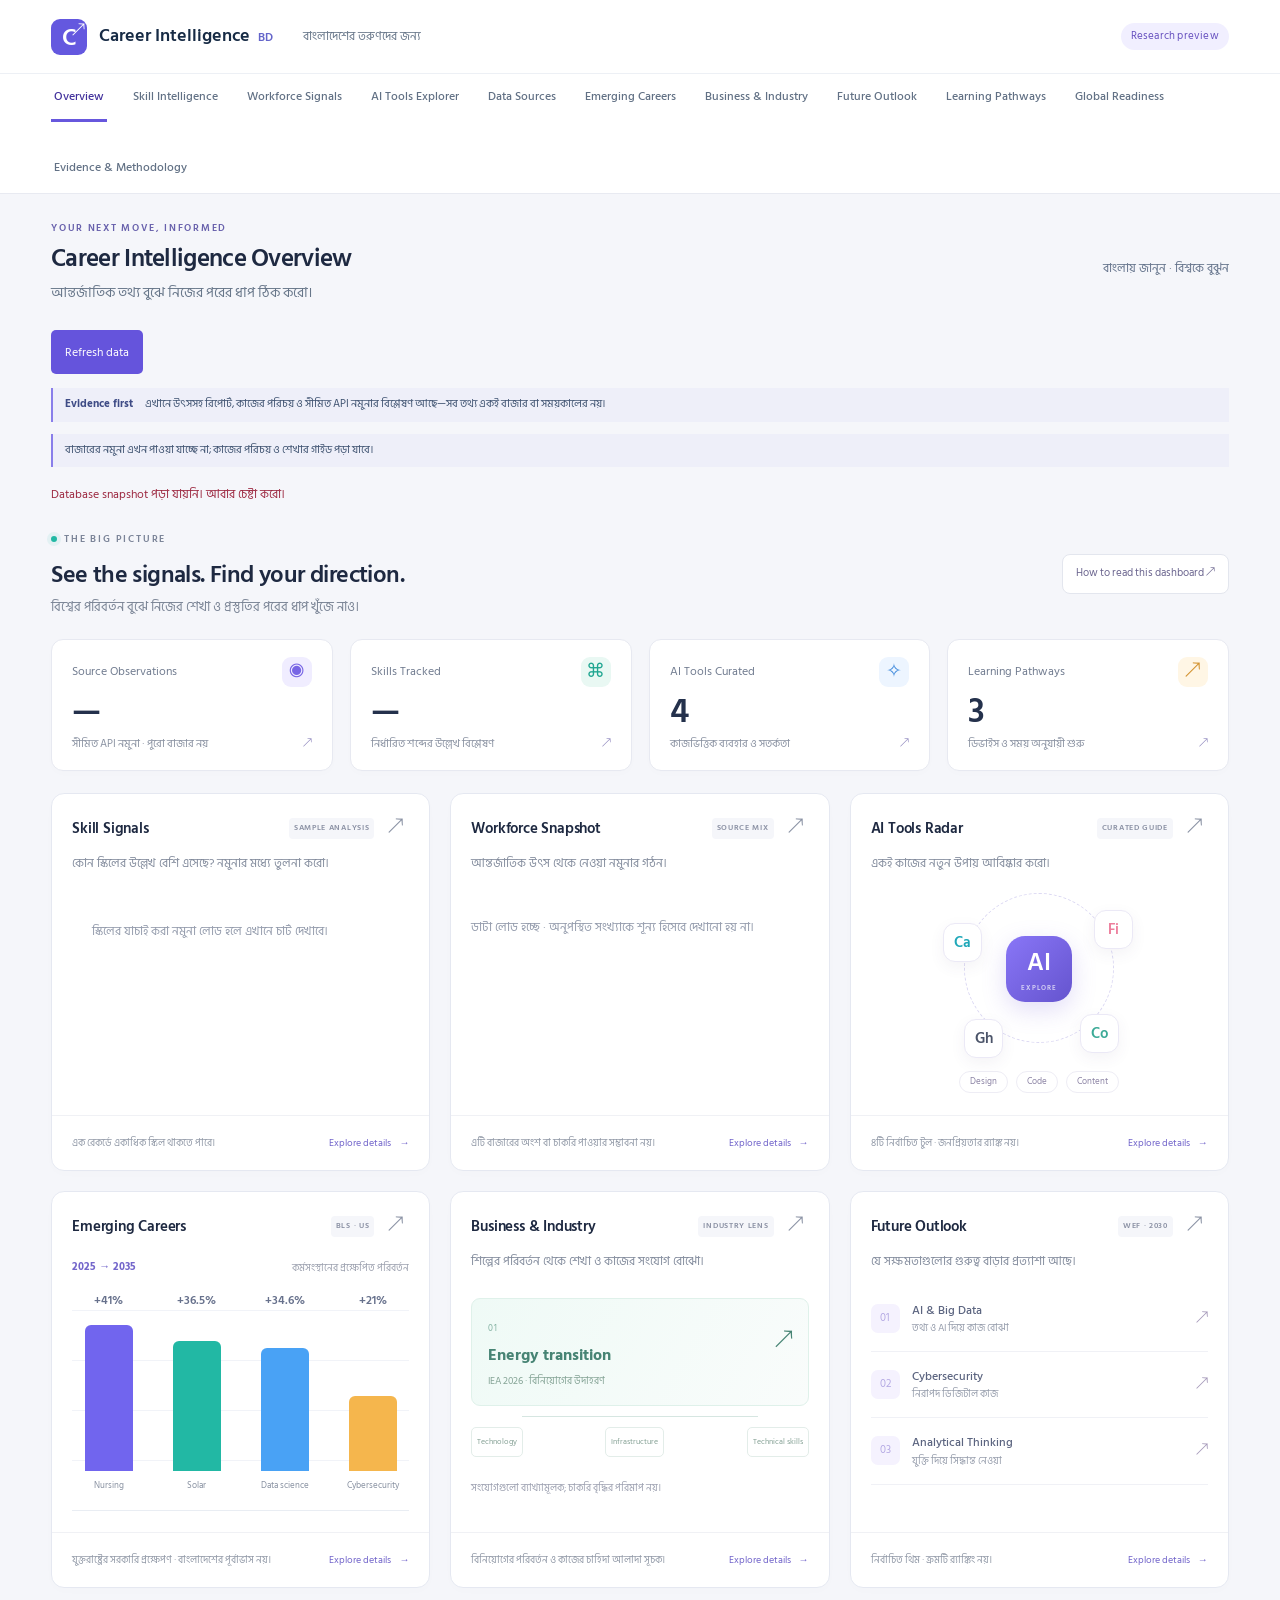
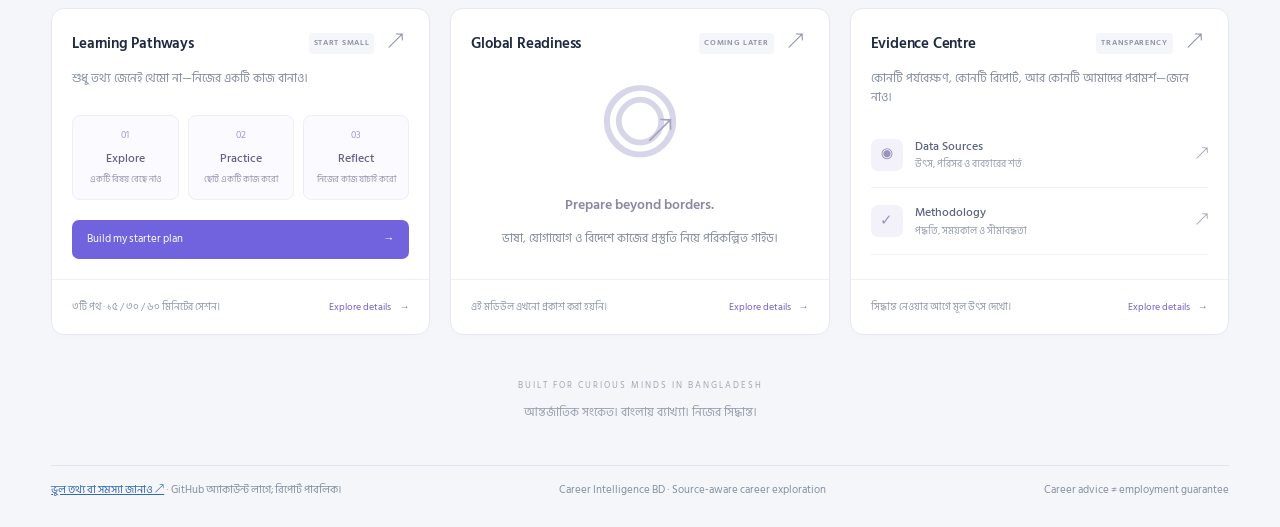
==== commit 9fc2168d: "Redesign overview as interactive visual intelligence dashboard with English headings" ====
--- a/web/index.html
+++ b/web/index.html
@@ -1,10 +1,10 @@
 <!doctype html>
 <html lang="bn"><head><meta charset="utf-8"><meta name="viewport" content="width=device-width,initial-scale=1"><meta name="color-scheme" content="light"><title>Career Intelligence BD — Overview</title><link rel="preconnect" href="https://fonts.googleapis.com"><link rel="preconnect" href="https://fonts.gstatic.com" crossorigin><link href="https://fonts.googleapis.com/css2?family=Hind+Siliguri:wght@400;500;600;700&display=swap" rel="stylesheet"><link rel="stylesheet" href="styles.css"></head>
-<body><a id="skip-link" class="skip-link" href="#main-content">মূল তথ্যে যাও</a><header class="top"><a class="brand" href="#overview"><span class="brandmark">C<span>↗</span></span><strong>Career Intelligence <span>BD</span></strong></a><span class="audience">বাংলাদেশের তরুণদের জন্য</span><span class="stage">Development preview</span></header>
-<nav aria-label="প্রধান মেনু" id="tabs"><button data-tab="overview" aria-current="page">Overview</button><button data-tab="skills">Skills</button><button data-tab="jobs">কাজের বাজার</button><button data-tab="tools">AI Tools</button><button data-tab="platforms">Platforms</button><button data-tab="emerging">নতুন ক্ষেত্র</button><button data-tab="business">ব্যবসা ও শিল্প</button><button data-tab="outlook">আগামী পাঁচ বছর</button><button data-tab="learning">শেখার পথ</button><button data-tab="abroad">বিদেশ প্রস্তুতি</button><button data-tab="methodology">Methodology</button></nav>
-<main id="main-content" tabindex="-1"><div class="intro"><div><div class="eyebrow">EXPLORE · UNDERSTAND · DECIDE</div><h1 id="page-title" tabindex="-1">ক্যারিয়ারের তথ্য, পরিষ্কারভাবে।</h1><p>আন্তর্জাতিক তথ্য বুঝে নিজের পরের ধাপ ঠিক করো।</p></div><span class="locale">বাংলায় জানুন · বিশ্বকে বুঝুন</span></div>
-<section id="sample-toolbar" class="toolbar" aria-label="নমুনার তথ্য"><label id="source-filter">তথ্যের উৎস<select id="source"><option value="all">সব পরীক্ষিত উৎস</option><option value="himalayas">Himalayas</option><option value="jobicy">Jobicy</option></select></label><label id="period-filter">সংগ্রহের সময়<select id="period"><option value="latest">সর্বশেষ সংরক্ষিত নমুনা</option></select></label><button id="reload" class="primary">তথ্য হালনাগাদ দেখি</button><span id="updated" class="muted"></span></section>
-<div class="banner"><strong>তথ্য বুঝে সিদ্ধান্ত নাও</strong><span>এখানে উৎসসহ রিপোর্ট, কাজের পরিচয় ও সীমিত API নমুনার বিশ্লেষণ আছে—সব তথ্য একই বাজার বা সময়কালের নয়।</span></div>
+<body><a id="skip-link" class="skip-link" href="#main-content">মূল তথ্যে যাও</a><header class="top"><a class="brand" href="#overview"><span class="brandmark">C<span>↗</span></span><strong>Career Intelligence <span>BD</span></strong></a><span class="audience">বাংলাদেশের তরুণদের জন্য</span><span class="stage">Research preview</span></header>
+<nav aria-label="প্রধান মেনু" id="tabs"><button data-tab="overview" aria-current="page">Overview</button><button data-tab="skills">Skill Intelligence</button><button data-tab="jobs">Workforce Signals</button><button data-tab="tools">AI Tools Explorer</button><button data-tab="platforms">Data Sources</button><button data-tab="emerging">Emerging Careers</button><button data-tab="business">Business & Industry</button><button data-tab="outlook">Future Outlook</button><button data-tab="learning">Learning Pathways</button><button data-tab="abroad">Global Readiness</button><button data-tab="methodology">Evidence & Methodology</button></nav>
+<main id="main-content" tabindex="-1"><div class="intro"><div><div class="eyebrow">YOUR NEXT MOVE, INFORMED</div><h1 id="page-title" tabindex="-1">Career Intelligence Overview</h1><p>আন্তর্জাতিক তথ্য বুঝে নিজের পরের ধাপ ঠিক করো।</p></div><span class="locale">বাংলায় জানুন · বিশ্বকে বুঝুন</span></div>
+<section id="sample-toolbar" class="toolbar" aria-label="নমুনার তথ্য"><label id="source-filter">তথ্যের উৎস<select id="source"><option value="all">সব পরীক্ষিত উৎস</option><option value="himalayas">Himalayas</option><option value="jobicy">Jobicy</option></select></label><label id="period-filter">সংগ্রহের সময়<select id="period"><option value="latest">সর্বশেষ সংরক্ষিত নমুনা</option></select></label><button id="reload" class="primary">Refresh data</button><span id="updated" class="muted"></span></section>
+<div class="banner"><strong>Evidence first</strong><span>এখানে উৎসসহ রিপোর্ট, কাজের পরিচয় ও সীমিত API নমুনার বিশ্লেষণ আছে—সব তথ্য একই বাজার বা সময়কালের নয়।</span></div>
 <div id="freshness" role="status" aria-live="polite"></div><div id="status" role="status" aria-live="polite"></div><div id="content"></div>
 <footer><span><a href="https://github.com/imtiazrahman1c/career-intelligence-bd/issues/new?template=data-correction.yml" target="_blank" rel="noopener noreferrer">ভুল তথ্য বা সমস্যা জানাও ↗</a> · GitHub অ্যাকাউন্ট লাগে; রিপোর্ট পাবলিক।</span><span>Career Intelligence BD · Source-aware career exploration</span><span>Career advice ≠ employment guarantee</span></footer></main>
 <script type="module" src="app.js"></script></body></html>
--- a/web/styles.css
+++ b/web/styles.css
@@ -11,3 +11,6 @@
 .skip-link{position:absolute;left:16px;top:-100px;background:#fff;color:#33237e;padding:12px;z-index:10;border:2px solid #6554dc}.skip-link:focus{top:12px}
 button.primary,.linkbutton,select,input{min-height:44px}nav button{min-height:44px}input,select{min-width:0}.panelbody{overflow-wrap:anywhere}
 @media(max-width:650px){.top{flex-wrap:wrap}.brand{min-width:0}.stage{margin-left:0}.roletext{font-size:14px;color:#43566e}.smallnote{font-size:12px;color:#506176}.panelbody p{line-height:1.75}.toolbar{align-items:stretch}.toolbar label{min-width:0;flex-basis:100%}select,input{width:100%;font-size:16px}.linkbutton{font-size:14px}nav{gap:8px 16px}.intro>div{min-width:0}}
+/* Intelligence dashboard — evidence-led interactive overview. */
+:root{background:#f5f6fa;color:#1e2941;font-size:15px}.top{min-height:74px;border-bottom-color:#edf0f5}.brandmark{background:#6458df}.stage{letter-spacing:.2px}nav{gap:23px;border-bottom-color:#e8eaf1}nav button{font-size:12px;font-weight:500;white-space:nowrap}main{max-width:1510px;padding-top:26px}.intro h1{font-size:25px;letter-spacing:-.7px}.intro p{font-size:14px}.toolbar{margin:14px 0}.banner{margin-bottom:12px;padding:8px 12px;font-size:11px;background:#eeeff9;border-left:2px solid #897eea}#freshness{margin:7px 0 18px;font-size:11px}.dashboard-summary{display:flex;justify-content:space-between;gap:16px;align-items:center;margin:26px 0 21px}.section-kicker{font-size:10px;letter-spacing:1.8px;color:#7a8397;font-weight:600;display:flex;align-items:center;gap:7px}.section-kicker i{height:6px;width:6px;background:#22b8a4;border-radius:50%;box-shadow:0 0 0 4px #22b8a415}.dashboard-summary h2{font-size:24px;letter-spacing:-.6px;margin:9px 0 3px}.dashboard-summary p{color:#7a8495;font-size:13px;margin:0}.quiet-action{background:white;border:1px solid #e3e6ee;border-radius:8px;padding:10px 13px;color:#6a648e;font-size:11px}.pulse-metrics{display:grid;grid-template-columns:repeat(4,minmax(0,1fr));gap:17px;margin-bottom:22px}.pulse-metric{text-align:left;border:1px solid #e7e9f1;background:white;border-radius:12px;padding:17px 20px;box-shadow:0 3px 8px #293d6503;transition:transform .18s,box-shadow .18s}.metric-top{display:flex;align-items:center;justify-content:space-between;color:#717c90;font-size:12px}.metric-top i{display:grid;place-items:center;background:#f0edff;color:#7866e5;width:30px;height:30px;border-radius:9px;font-style:normal;font-size:19px}.pulse-metric:nth-child(2) i{color:#20a691;background:#e9f8f3}.pulse-metric:nth-child(3) i{color:#448ddd;background:#edf5ff}.pulse-metric:nth-child(4) i{color:#d39331;background:#fff6e5}.pulse-metric>strong{display:block;font-size:35px;line-height:1.4;letter-spacing:-1px;color:#24314c;font-weight:600;font-variant-numeric:tabular-nums}.metric-bottom{font-size:11px;color:#8991a1;display:flex;justify-content:space-between}.metric-bottom b{color:#8e86bd}.insight-grid{display:grid;grid-template-columns:repeat(3,minmax(0,1fr));gap:20px}.viz-card{border:1px solid #e5e8f1;background:white;border-radius:13px;min-width:0;overflow:hidden;display:flex;flex-direction:column;box-shadow:0 3px 12px #293d6503;animation:enter-card .4s ease both}.viz-card:nth-child(2){animation-delay:.06s}.viz-card:nth-child(3){animation-delay:.12s}.viz-head{display:flex;gap:8px;align-items:center;padding:18px 20px 0}.viz-head h2{font-size:15px;font-weight:600;letter-spacing:-.2px}.viz-tag{margin-left:auto;font-size:8px;font-weight:600;letter-spacing:.7px;color:#8b91a4;background:#f5f6fa;border-radius:4px;padding:4px 5px}.viz-open{background:none;border:0;color:#8a92a4;min-width:26px;min-height:32px;font-size:19px}.viz-desc{padding:0 20px;font-size:12px;color:#828b9c;margin:9px 0 15px}.viz-foot{margin-top:auto;padding:12px 20px;border-top:1px solid #f0f1f5;display:flex;flex-wrap:wrap;gap:6px;align-items:center;justify-content:space-between}.viz-foot>span{font-size:10px;color:#9098a6}.viz-foot button{background:none;border:0;color:#7164ca;padding:4px 0;font-size:10px;min-height:30px}.viz-foot button span{margin-left:6px}.signal-bars{padding:0 20px 16px;min-height:220px}.signal-row{display:grid;grid-template-columns:90px 1fr 24px;gap:10px;align-items:center;width:100%;border:0;background:none;padding:10px 0;text-align:left}.signal-name{font-size:11px;color:#667086}.signal-track{height:10px;background:#f4f3fa;border-radius:3px;overflow:hidden}.signal-track>span{display:block;height:100%;border-radius:3px;animation:bar-in .7s ease both;transform-origin:left}.signal-row strong{font-size:11px;font-weight:500;color:#59617a;text-align:right}.source-split{display:flex;align-items:center;justify-content:center;gap:24px;min-height:220px;padding:15px 20px 30px}.donut{height:150px;width:150px;flex-shrink:0;border:0;border-radius:50%;background:conic-gradient(#7165ee 0 var(--split),#22b8a4 var(--split) 100%);padding:19px;transform:rotate(-90deg);transition:transform .25s}.donut>span{background:white;border-radius:50%;height:100%;display:flex;flex-direction:column;justify-content:center;transform:rotate(90deg)}.donut strong{font-size:30px;color:#28334b;font-weight:600;line-height:1.3}.donut small{font-size:9px;color:#9199a8}.source-legend{display:grid;gap:16px}.source-legend button{display:flex;align-items:center;gap:9px;border:0;background:none;text-align:left;padding:4px 0;color:#636e83}.source-legend i{width:7px;height:7px;border-radius:50%}.source-legend span{font-size:11px}.source-legend small{display:block;font-size:9px;color:#929bab}.source-legend strong{font-size:17px;font-weight:500;padding-left:5px}.tool-orbit{position:relative;width:220px;height:170px;margin:0 auto}.orbit-ring{position:absolute;width:150px;height:150px;left:35px;top:5px;border:1px dashed #dcd9f3;border-radius:50%}.orbit-center{position:absolute;left:77px;top:48px;width:66px;height:66px;background:linear-gradient(135deg,#8976f7,#6554ce);border-radius:19px;display:flex;flex-direction:column;align-items:center;justify-content:center;font-size:25px;font-weight:600;color:white;box-shadow:0 8px 24px #7b65dc38}.orbit-center span{font-size:7px;letter-spacing:1px;opacity:.7}.orbit-node{position:absolute;border:1px solid #ebe9f6;background:white;width:39px;height:39px;border-radius:12px;color:#7261cb;font-weight:600;box-shadow:0 5px 15px #493d7610}.node-a{left:14px;top:35px;color:#20a8b9}.node-b{right:16px;top:22px;color:#ed7e9c}.node-c{left:35px;bottom:0;color:#4b5469}.node-d{right:30px;bottom:5px;color:#3caa97}.tool-tags{display:flex;gap:8px;justify-content:center;margin:13px 0 22px}.tool-tags span{font-size:9px;color:#8b83a4;border:1px solid #eeedf5;border-radius:20px;padding:3px 10px}.chart-caption{display:flex;justify-content:space-between;padding:16px 20px 0;gap:10px;align-items:center}.chart-caption strong{font-size:11px;color:#7467cb}.chart-caption span{font-size:10px;color:#9a9fad}.projection-bars{height:220px;display:flex;gap:15px;margin:15px 20px 21px;border-bottom:1px solid #e9edf3;background:repeating-linear-gradient(to top,transparent 0,transparent 49px,#f1f3f8 49px,#f1f3f8 50px)}.projection-column{display:flex;flex-direction:column;align-items:center;flex:1;min-width:0;background:none;border:0;padding:0}.column-value{font-size:12px;font-weight:600;color:#67718c}.column-space{height:160px;width:100%;display:flex;align-items:end;justify-content:center}.column-space>span{width:70%;max-width:48px;display:block;border-radius:6px 6px 0 0;animation:bar-up .7s ease both;transform-origin:bottom}.column-label{font-size:9px;color:#8891a1;margin-top:8px;white-space:nowrap}.industry-map{padding:12px 20px 2px}.industry-main{border:1px solid #dff1ea;background:linear-gradient(120deg,#effaf6,#f9fcfb);padding:16px;border-radius:9px;width:100%;text-align:left;position:relative;color:#478474}.industry-main>span{font-size:9px;letter-spacing:1px;color:#81b0a0}.industry-main strong,.industry-main small{display:block}.industry-main strong{font-size:16px;margin:4px 0}.industry-main small{font-size:10px;color:#84a395}.industry-main b{position:absolute;right:15px;top:25px;font-size:22px;font-weight:400}.industry-branches{display:flex;gap:6px;padding:21px 0;justify-content:space-between;position:relative}.industry-branches:before{content:'';position:absolute;top:10px;left:15%;right:15%;border-top:1px solid #d6e6e1}.industry-branches span{font-size:8px;border:1px solid #e3ede9;border-radius:5px;padding:8px 5px;color:#84a094}.chart-note{font-size:10px;color:#9b9faf;padding:0 20px;margin:0 0 20px}.outlook-stack{padding:0 20px 19px}.outlook-stack button,.evidence-items button{display:flex;align-items:center;gap:12px;background:none;width:100%;border:0;border-bottom:1px solid #f0f1f6;padding:15px 0;text-align:left}.outlook-stack button>span{font-size:11px;color:#b4a9e3;background:#f5f2fe;border-radius:7px;width:29px;height:29px;display:grid;place-items:center}.outlook-stack strong,.evidence-items strong{font-size:12px;color:#5c6580;font-weight:500;display:block}.outlook-stack small,.evidence-items small{display:block;font-size:10px;color:#959cab}.outlook-stack b,.evidence-items b{margin-left:auto;font-size:15px;font-weight:400;color:#a69aba}.learning-steps{display:flex;gap:9px;padding:12px 20px 20px}.learning-steps button{flex:1;background:#fafaff;border:1px solid #efedf8;border-radius:8px;min-width:0;padding:11px 6px;text-align:center}.learning-steps span{display:block;font-size:10px;color:#a499d6;margin-bottom:6px}.learning-steps strong{display:block;font-size:12px;font-weight:500;color:#665f87}.learning-steps small{font-size:9px;color:#9c97ae;display:block;margin-top:5px}.start-plan{margin:0 20px 20px;padding:11px 15px;border:0;background:#7163dd;border-radius:7px;color:white;text-align:left;font-size:11px;display:flex;justify-content:space-between}.readiness-visual{font-size:100px;line-height:1;position:relative;color:#d7d6e8;text-align:center;padding:15px 0}.readiness-visual span{font-size:30px;position:absolute;left:52%;top:45%;color:#a6a1c5}.readiness-card>h3{text-align:center;color:#8c87a4;font-size:14px;margin:4px 0}.readiness-card>.viz-desc{text-align:center}.evidence-items{padding:0 20px 15px}.evidence-items button>span{color:#9b94bc;background:#f3f1fa;border-radius:7px;width:32px;height:32px;display:grid;place-items:center}.dashboard-bottom{text-align:center;padding:37px 0 8px}.dashboard-bottom span{font-size:9px;letter-spacing:2px;color:#a0a6b3}.dashboard-bottom p{font-size:12px;color:#969eac;margin:7px}.pulse-metric:hover{transform:translateY(-3px);box-shadow:0 8px 22px #4a457b10}.signal-row:hover,.projection-column:hover{filter:brightness(.91)}.viz-open:hover{color:#7165ee}.viz-empty{padding:30px 20px;color:#929aab;font-size:12px}.panelhead h2:before{display:none}
+@keyframes enter-card{from{opacity:0;transform:translateY(10px)}to{opacity:1;transform:translateY(0)}}@keyframes bar-in{from{transform:scaleX(0)}to{transform:scaleX(1)}}@keyframes bar-up{from{transform:scaleY(0)}to{transform:scaleY(1)}}@media(prefers-reduced-motion:reduce){*,*:before,*:after{animation:none!important;transition:none!important}}@media(max-width:1150px){.insight-grid{grid-template-columns:repeat(2,minmax(0,1fr))}.source-split{gap:20px}.pulse-metric{padding:15px}.metric-bottom{font-size:10px}}@media(max-width:720px){.pulse-metrics{grid-template-columns:repeat(2,minmax(0,1fr));gap:10px}.insight-grid{grid-template-columns:1fr}.dashboard-summary{align-items:start;flex-direction:column}.dashboard-summary h2{font-size:21px}.pulse-metric>strong{font-size:30px}.metric-top{font-size:10px}.metric-top i{width:25px;height:25px}.viz-head{padding:16px 17px 0}.viz-tag{font-size:7px}.viz-desc{padding:0 17px}.quiet-action{padding:8px 10px}.source-split{gap:24px}nav{gap:14px}.signal-row{grid-template-columns:86px 1fr 24px}.intro h1{font-size:22px}}
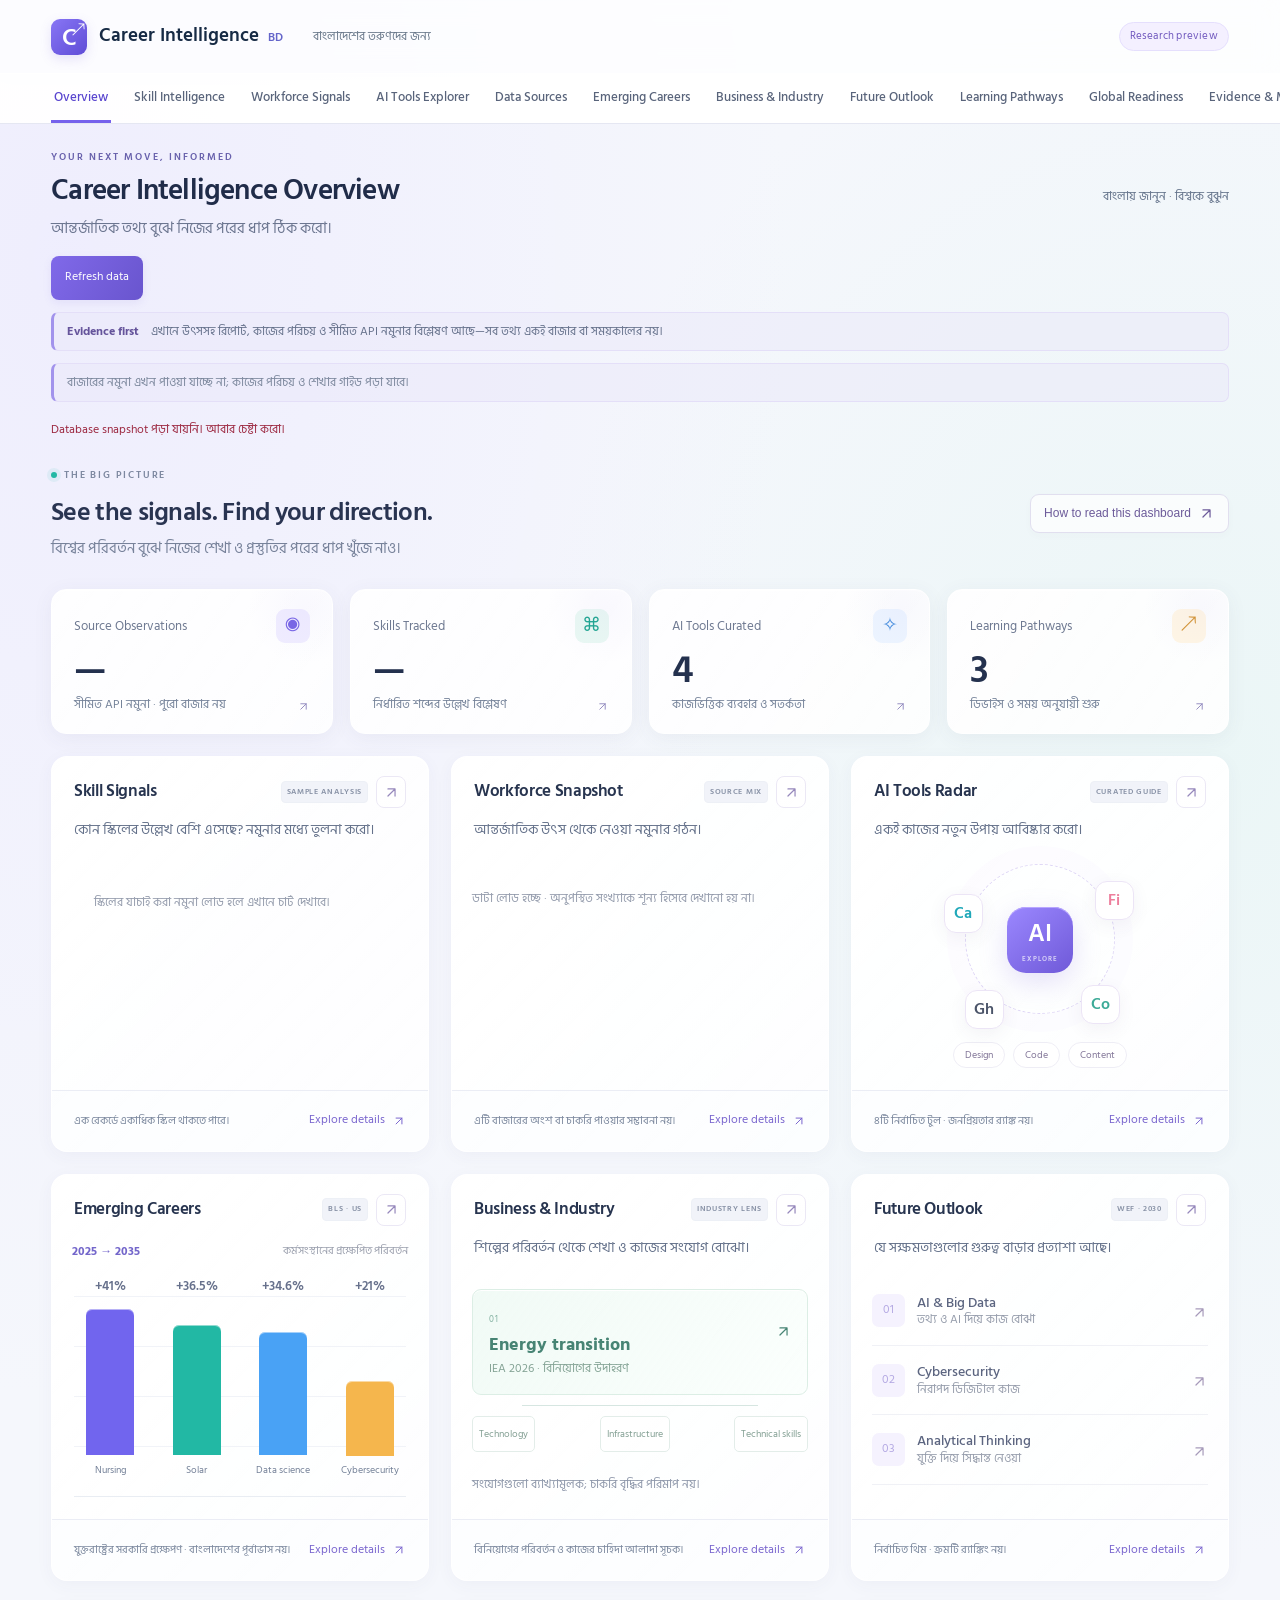
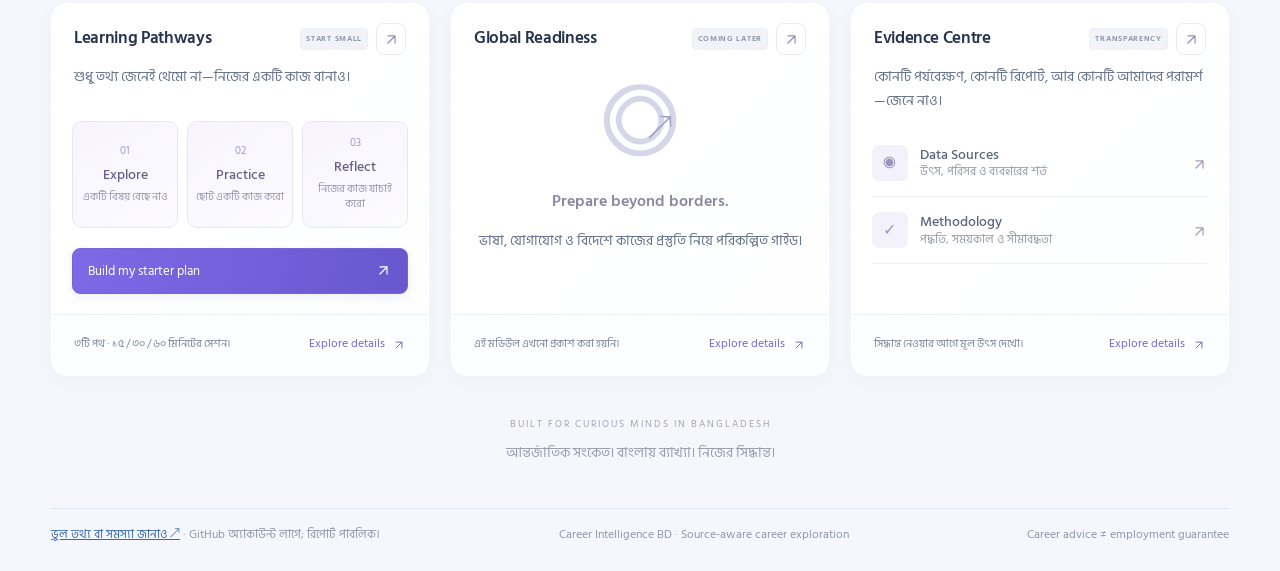
==== commit 1dfa1d56: "Polish dashboard interactions and SVG icons; reduce blur compositing and preload core modules" ====
--- a/web/index.html
+++ b/web/index.html
@@ -1,5 +1,5 @@
 <!doctype html>
-<html lang="bn"><head><meta charset="utf-8"><meta name="viewport" content="width=device-width,initial-scale=1"><meta name="color-scheme" content="light"><title>Career Intelligence BD — Overview</title><link rel="preconnect" href="https://fonts.googleapis.com"><link rel="preconnect" href="https://fonts.gstatic.com" crossorigin><link href="https://fonts.googleapis.com/css2?family=Hind+Siliguri:wght@400;500;600;700&display=swap" rel="stylesheet"><link rel="stylesheet" href="styles.css"></head>
+<html lang="bn"><head><meta charset="utf-8"><meta name="viewport" content="width=device-width,initial-scale=1"><meta name="color-scheme" content="light"><title>Career Intelligence BD — Overview</title><link rel="preconnect" href="https://fonts.googleapis.com"><link rel="preconnect" href="https://fonts.gstatic.com" crossorigin><link href="https://fonts.googleapis.com/css2?family=Hind+Siliguri:wght@400;500;600;700&display=swap" rel="stylesheet"><link rel="modulepreload" href="app.js"><link rel="modulepreload" href="dashboard.mjs"><link rel="modulepreload" href="model.mjs"><link rel="stylesheet" href="styles.css"></head>
 <body><a id="skip-link" class="skip-link" href="#main-content">মূল তথ্যে যাও</a><header class="top"><a class="brand" href="#overview"><span class="brandmark">C<span>↗</span></span><strong>Career Intelligence <span>BD</span></strong></a><span class="audience">বাংলাদেশের তরুণদের জন্য</span><span class="stage">Research preview</span></header>
 <nav aria-label="প্রধান মেনু" id="tabs"><button data-tab="overview" aria-current="page">Overview</button><button data-tab="skills">Skill Intelligence</button><button data-tab="jobs">Workforce Signals</button><button data-tab="tools">AI Tools Explorer</button><button data-tab="platforms">Data Sources</button><button data-tab="emerging">Emerging Careers</button><button data-tab="business">Business & Industry</button><button data-tab="outlook">Future Outlook</button><button data-tab="learning">Learning Pathways</button><button data-tab="abroad">Global Readiness</button><button data-tab="methodology">Evidence & Methodology</button></nav>
 <main id="main-content" tabindex="-1"><div class="intro"><div><div class="eyebrow">YOUR NEXT MOVE, INFORMED</div><h1 id="page-title" tabindex="-1">Career Intelligence Overview</h1><p>আন্তর্জাতিক তথ্য বুঝে নিজের পরের ধাপ ঠিক করো।</p></div><span class="locale">বাংলায় জানুন · বিশ্বকে বুঝুন</span></div>
--- a/web/styles.css
+++ b/web/styles.css
@@ -14,3 +14,8 @@
 /* Intelligence dashboard — evidence-led interactive overview. */
 :root{background:#f5f6fa;color:#1e2941;font-size:15px}.top{min-height:74px;border-bottom-color:#edf0f5}.brandmark{background:#6458df}.stage{letter-spacing:.2px}nav{gap:23px;border-bottom-color:#e8eaf1}nav button{font-size:12px;font-weight:500;white-space:nowrap}main{max-width:1510px;padding-top:26px}.intro h1{font-size:25px;letter-spacing:-.7px}.intro p{font-size:14px}.toolbar{margin:14px 0}.banner{margin-bottom:12px;padding:8px 12px;font-size:11px;background:#eeeff9;border-left:2px solid #897eea}#freshness{margin:7px 0 18px;font-size:11px}.dashboard-summary{display:flex;justify-content:space-between;gap:16px;align-items:center;margin:26px 0 21px}.section-kicker{font-size:10px;letter-spacing:1.8px;color:#7a8397;font-weight:600;display:flex;align-items:center;gap:7px}.section-kicker i{height:6px;width:6px;background:#22b8a4;border-radius:50%;box-shadow:0 0 0 4px #22b8a415}.dashboard-summary h2{font-size:24px;letter-spacing:-.6px;margin:9px 0 3px}.dashboard-summary p{color:#7a8495;font-size:13px;margin:0}.quiet-action{background:white;border:1px solid #e3e6ee;border-radius:8px;padding:10px 13px;color:#6a648e;font-size:11px}.pulse-metrics{display:grid;grid-template-columns:repeat(4,minmax(0,1fr));gap:17px;margin-bottom:22px}.pulse-metric{text-align:left;border:1px solid #e7e9f1;background:white;border-radius:12px;padding:17px 20px;box-shadow:0 3px 8px #293d6503;transition:transform .18s,box-shadow .18s}.metric-top{display:flex;align-items:center;justify-content:space-between;color:#717c90;font-size:12px}.metric-top i{display:grid;place-items:center;background:#f0edff;color:#7866e5;width:30px;height:30px;border-radius:9px;font-style:normal;font-size:19px}.pulse-metric:nth-child(2) i{color:#20a691;background:#e9f8f3}.pulse-metric:nth-child(3) i{color:#448ddd;background:#edf5ff}.pulse-metric:nth-child(4) i{color:#d39331;background:#fff6e5}.pulse-metric>strong{display:block;font-size:35px;line-height:1.4;letter-spacing:-1px;color:#24314c;font-weight:600;font-variant-numeric:tabular-nums}.metric-bottom{font-size:11px;color:#8991a1;display:flex;justify-content:space-between}.metric-bottom b{color:#8e86bd}.insight-grid{display:grid;grid-template-columns:repeat(3,minmax(0,1fr));gap:20px}.viz-card{border:1px solid #e5e8f1;background:white;border-radius:13px;min-width:0;overflow:hidden;display:flex;flex-direction:column;box-shadow:0 3px 12px #293d6503;animation:enter-card .4s ease both}.viz-card:nth-child(2){animation-delay:.06s}.viz-card:nth-child(3){animation-delay:.12s}.viz-head{display:flex;gap:8px;align-items:center;padding:18px 20px 0}.viz-head h2{font-size:15px;font-weight:600;letter-spacing:-.2px}.viz-tag{margin-left:auto;font-size:8px;font-weight:600;letter-spacing:.7px;color:#8b91a4;background:#f5f6fa;border-radius:4px;padding:4px 5px}.viz-open{background:none;border:0;color:#8a92a4;min-width:26px;min-height:32px;font-size:19px}.viz-desc{padding:0 20px;font-size:12px;color:#828b9c;margin:9px 0 15px}.viz-foot{margin-top:auto;padding:12px 20px;border-top:1px solid #f0f1f5;display:flex;flex-wrap:wrap;gap:6px;align-items:center;justify-content:space-between}.viz-foot>span{font-size:10px;color:#9098a6}.viz-foot button{background:none;border:0;color:#7164ca;padding:4px 0;font-size:10px;min-height:30px}.viz-foot button span{margin-left:6px}.signal-bars{padding:0 20px 16px;min-height:220px}.signal-row{display:grid;grid-template-columns:90px 1fr 24px;gap:10px;align-items:center;width:100%;border:0;background:none;padding:10px 0;text-align:left}.signal-name{font-size:11px;color:#667086}.signal-track{height:10px;background:#f4f3fa;border-radius:3px;overflow:hidden}.signal-track>span{display:block;height:100%;border-radius:3px;animation:bar-in .7s ease both;transform-origin:left}.signal-row strong{font-size:11px;font-weight:500;color:#59617a;text-align:right}.source-split{display:flex;align-items:center;justify-content:center;gap:24px;min-height:220px;padding:15px 20px 30px}.donut{height:150px;width:150px;flex-shrink:0;border:0;border-radius:50%;background:conic-gradient(#7165ee 0 var(--split),#22b8a4 var(--split) 100%);padding:19px;transform:rotate(-90deg);transition:transform .25s}.donut>span{background:white;border-radius:50%;height:100%;display:flex;flex-direction:column;justify-content:center;transform:rotate(90deg)}.donut strong{font-size:30px;color:#28334b;font-weight:600;line-height:1.3}.donut small{font-size:9px;color:#9199a8}.source-legend{display:grid;gap:16px}.source-legend button{display:flex;align-items:center;gap:9px;border:0;background:none;text-align:left;padding:4px 0;color:#636e83}.source-legend i{width:7px;height:7px;border-radius:50%}.source-legend span{font-size:11px}.source-legend small{display:block;font-size:9px;color:#929bab}.source-legend strong{font-size:17px;font-weight:500;padding-left:5px}.tool-orbit{position:relative;width:220px;height:170px;margin:0 auto}.orbit-ring{position:absolute;width:150px;height:150px;left:35px;top:5px;border:1px dashed #dcd9f3;border-radius:50%}.orbit-center{position:absolute;left:77px;top:48px;width:66px;height:66px;background:linear-gradient(135deg,#8976f7,#6554ce);border-radius:19px;display:flex;flex-direction:column;align-items:center;justify-content:center;font-size:25px;font-weight:600;color:white;box-shadow:0 8px 24px #7b65dc38}.orbit-center span{font-size:7px;letter-spacing:1px;opacity:.7}.orbit-node{position:absolute;border:1px solid #ebe9f6;background:white;width:39px;height:39px;border-radius:12px;color:#7261cb;font-weight:600;box-shadow:0 5px 15px #493d7610}.node-a{left:14px;top:35px;color:#20a8b9}.node-b{right:16px;top:22px;color:#ed7e9c}.node-c{left:35px;bottom:0;color:#4b5469}.node-d{right:30px;bottom:5px;color:#3caa97}.tool-tags{display:flex;gap:8px;justify-content:center;margin:13px 0 22px}.tool-tags span{font-size:9px;color:#8b83a4;border:1px solid #eeedf5;border-radius:20px;padding:3px 10px}.chart-caption{display:flex;justify-content:space-between;padding:16px 20px 0;gap:10px;align-items:center}.chart-caption strong{font-size:11px;color:#7467cb}.chart-caption span{font-size:10px;color:#9a9fad}.projection-bars{height:220px;display:flex;gap:15px;margin:15px 20px 21px;border-bottom:1px solid #e9edf3;background:repeating-linear-gradient(to top,transparent 0,transparent 49px,#f1f3f8 49px,#f1f3f8 50px)}.projection-column{display:flex;flex-direction:column;align-items:center;flex:1;min-width:0;background:none;border:0;padding:0}.column-value{font-size:12px;font-weight:600;color:#67718c}.column-space{height:160px;width:100%;display:flex;align-items:end;justify-content:center}.column-space>span{width:70%;max-width:48px;display:block;border-radius:6px 6px 0 0;animation:bar-up .7s ease both;transform-origin:bottom}.column-label{font-size:9px;color:#8891a1;margin-top:8px;white-space:nowrap}.industry-map{padding:12px 20px 2px}.industry-main{border:1px solid #dff1ea;background:linear-gradient(120deg,#effaf6,#f9fcfb);padding:16px;border-radius:9px;width:100%;text-align:left;position:relative;color:#478474}.industry-main>span{font-size:9px;letter-spacing:1px;color:#81b0a0}.industry-main strong,.industry-main small{display:block}.industry-main strong{font-size:16px;margin:4px 0}.industry-main small{font-size:10px;color:#84a395}.industry-main b{position:absolute;right:15px;top:25px;font-size:22px;font-weight:400}.industry-branches{display:flex;gap:6px;padding:21px 0;justify-content:space-between;position:relative}.industry-branches:before{content:'';position:absolute;top:10px;left:15%;right:15%;border-top:1px solid #d6e6e1}.industry-branches span{font-size:8px;border:1px solid #e3ede9;border-radius:5px;padding:8px 5px;color:#84a094}.chart-note{font-size:10px;color:#9b9faf;padding:0 20px;margin:0 0 20px}.outlook-stack{padding:0 20px 19px}.outlook-stack button,.evidence-items button{display:flex;align-items:center;gap:12px;background:none;width:100%;border:0;border-bottom:1px solid #f0f1f6;padding:15px 0;text-align:left}.outlook-stack button>span{font-size:11px;color:#b4a9e3;background:#f5f2fe;border-radius:7px;width:29px;height:29px;display:grid;place-items:center}.outlook-stack strong,.evidence-items strong{font-size:12px;color:#5c6580;font-weight:500;display:block}.outlook-stack small,.evidence-items small{display:block;font-size:10px;color:#959cab}.outlook-stack b,.evidence-items b{margin-left:auto;font-size:15px;font-weight:400;color:#a69aba}.learning-steps{display:flex;gap:9px;padding:12px 20px 20px}.learning-steps button{flex:1;background:#fafaff;border:1px solid #efedf8;border-radius:8px;min-width:0;padding:11px 6px;text-align:center}.learning-steps span{display:block;font-size:10px;color:#a499d6;margin-bottom:6px}.learning-steps strong{display:block;font-size:12px;font-weight:500;color:#665f87}.learning-steps small{font-size:9px;color:#9c97ae;display:block;margin-top:5px}.start-plan{margin:0 20px 20px;padding:11px 15px;border:0;background:#7163dd;border-radius:7px;color:white;text-align:left;font-size:11px;display:flex;justify-content:space-between}.readiness-visual{font-size:100px;line-height:1;position:relative;color:#d7d6e8;text-align:center;padding:15px 0}.readiness-visual span{font-size:30px;position:absolute;left:52%;top:45%;color:#a6a1c5}.readiness-card>h3{text-align:center;color:#8c87a4;font-size:14px;margin:4px 0}.readiness-card>.viz-desc{text-align:center}.evidence-items{padding:0 20px 15px}.evidence-items button>span{color:#9b94bc;background:#f3f1fa;border-radius:7px;width:32px;height:32px;display:grid;place-items:center}.dashboard-bottom{text-align:center;padding:37px 0 8px}.dashboard-bottom span{font-size:9px;letter-spacing:2px;color:#a0a6b3}.dashboard-bottom p{font-size:12px;color:#969eac;margin:7px}.pulse-metric:hover{transform:translateY(-3px);box-shadow:0 8px 22px #4a457b10}.signal-row:hover,.projection-column:hover{filter:brightness(.91)}.viz-open:hover{color:#7165ee}.viz-empty{padding:30px 20px;color:#929aab;font-size:12px}.panelhead h2:before{display:none}
 @keyframes enter-card{from{opacity:0;transform:translateY(10px)}to{opacity:1;transform:translateY(0)}}@keyframes bar-in{from{transform:scaleX(0)}to{transform:scaleX(1)}}@keyframes bar-up{from{transform:scaleY(0)}to{transform:scaleY(1)}}@media(prefers-reduced-motion:reduce){*,*:before,*:after{animation:none!important;transition:none!important}}@media(max-width:1150px){.insight-grid{grid-template-columns:repeat(2,minmax(0,1fr))}.source-split{gap:20px}.pulse-metric{padding:15px}.metric-bottom{font-size:10px}}@media(max-width:720px){.pulse-metrics{grid-template-columns:repeat(2,minmax(0,1fr));gap:10px}.insight-grid{grid-template-columns:1fr}.dashboard-summary{align-items:start;flex-direction:column}.dashboard-summary h2{font-size:21px}.pulse-metric>strong{font-size:30px}.metric-top{font-size:10px}.metric-top i{width:25px;height:25px}.viz-head{padding:16px 17px 0}.viz-tag{font-size:7px}.viz-desc{padding:0 17px}.quiet-action{padding:8px 10px}.source-split{gap:24px}nav{gap:14px}.signal-row{grid-template-columns:86px 1fr 24px}.intro h1{font-size:22px}}
+nav{flex-wrap:nowrap;overflow-x:auto;gap:20px;scrollbar-width:thin}nav button{flex-shrink:0}main{padding-top:20px}.intro h1{font-size:24px}.intro p{margin-bottom:3px}.toolbar{margin:12px 0}.dashboard-summary{margin:18px 0}.dashboard-summary h2{font-size:22px}.viz-open,.metric-bottom b,.start-plan>span,.outlook-stack b,.evidence-items b,.readiness-visual,.metric-top i{font-family:Arial,sans-serif}.dashboard-summary .quiet-action{font-family:Arial,"Hind Siliguri",sans-serif}button{line-height:1.4}.viz-card{min-height:320px}.projection-card,.industry-card,.outlook-card{min-height:340px}@media(max-width:720px){.intro h1{font-size:21px}.dashboard-summary h2{font-size:21px}.viz-card{min-height:310px}}
+/* Refined glass surfaces, restrained depth, stronger reading hierarchy. */
+:root{background:#f3f5fc;color:#202c49;font-size:16px}body{background:radial-gradient(ellipse at 5% 12%,#e9e5ff85 0,transparent 42%),radial-gradient(ellipse at 95% 35%,#def5ef70 0,transparent 40%),#f5f7fc;min-height:100vh}.top{background:#ffffffc9;backdrop-filter:blur(22px);-webkit-backdrop-filter:blur(22px);border-bottom:1px solid #ffffff;box-shadow:0 1px 18px #3b376107}nav{background:#ffffffb8;backdrop-filter:blur(18px);-webkit-backdrop-filter:blur(18px);border-bottom:1px solid #e5e7f2;position:relative;z-index:2}nav button{font-size:13px;min-height:49px;color:#59647b}nav button[aria-current=page]{color:#5945cf;border-color:#7662ec}.brandmark{background:linear-gradient(135deg,#8876f5,#5f4cd6);box-shadow:0 4px 12px #7460d32b}.brand strong{font-size:19px}.stage{border:1px solid #e5dffd;background:#f4f0ff;color:#7058be}main{max-width:1530px;padding-top:25px}.intro h1{font-size:29px;font-weight:600;letter-spacing:-.8px}.intro p{font-size:15px;color:#6c7690}.eyebrow{font-size:10px;letter-spacing:2px}.toolbar>.muted{font-size:12px}.banner{background:#ebeafa8c;border:1px solid #e4dff8;border-left:3px solid #a293ec;border-radius:7px;color:#64708a;font-size:12px;padding:9px 13px}.banner strong{color:#65549b}#freshness{font-size:12px;color:#7b879c}.dashboard-summary{margin:22px 0}.dashboard-summary h2{font-size:26px;letter-spacing:-.7px;color:#293451}.dashboard-summary p{font-size:15px;color:#77829a}.section-kicker{font-size:10px;color:#7d88a0}.quiet-action{background:#ffffffb8;border-color:#e1dfef;box-shadow:0 3px 9px #4c416506;font-size:12px;color:#6c5b9a;border-radius:9px}.pulse-metric{border:1px solid #ffffff;background:linear-gradient(125deg,#ffffffed,#ffffffe0);box-shadow:0 4px 20px #4c4a7310,inset 0 1px #fff;border-radius:15px;padding:19px 22px}.metric-top{font-size:13px;color:#6e7991}.pulse-metric>strong{font-size:39px;letter-spacing:-1.4px;color:#24314e}.metric-bottom{font-size:12px;color:#808ba2}.metric-top i{width:34px;height:34px}.insight-grid{gap:22px}.viz-card,.panel{border:1px solid #ffffffeb;border-radius:16px;background:linear-gradient(135deg,#ffffffeb 0,#ffffffd9 100%);box-shadow:0 5px 24px #5250760c,inset 0 1px 0 #ffffff;backdrop-filter:blur(16px);-webkit-backdrop-filter:blur(16px);transition:box-shadow .22s,border-color .22s,transform .22s}.viz-card:hover{box-shadow:0 12px 32px #51458115;border-color:#d9d1f5}.viz-head{padding:19px 22px 0}.viz-head h2{font-size:17px;letter-spacing:-.3px;color:#27344f}.viz-tag{font-size:8px;letter-spacing:.7px;background:#f1f3f9;color:#8892a6;border:1px solid #edf0f6}.viz-open{font-size:0;width:30px;height:30px;border:1px solid #ebe8f5;border-radius:8px;background:#ffffffa8;display:grid;place-items:center}.viz-open:after{content:'';width:8px;height:8px;border-top:1.5px solid #8e83b9;border-right:1.5px solid #8e83b9;transform:rotate(0deg)}.viz-open:hover{background:#f0ecff;border-color:#cfc3f0}.viz-desc{font-size:14px;color:#75819a;line-height:1.7;padding:0 22px;margin:10px 0 17px}.viz-foot{padding:12px 22px;border-top-color:#ebedf5;background:#fafbff60}.viz-foot>span{font-size:11px;color:#8a93a6;line-height:1.7}.viz-foot button{font-size:12px;color:#7965ce;min-height:36px}.signal-bars{padding:0 22px 20px}.signal-row{padding:11px 0;grid-template-columns:96px 1fr 28px;gap:12px}.signal-name{font-size:12px;color:#64718b}.signal-row strong{font-size:12px;color:#64718b}.signal-track{height:11px;background:#f0eef8;border-radius:4px}.signal-track>span{border-radius:4px;box-shadow:inset 0 1px 0 #ffffff50}.signal-row:hover .signal-name{color:#6755b7}.signal-row:focus-visible{outline-offset:1px;border-radius:5px}.source-split{min-height:238px}.donut{height:164px;width:164px;padding:19px;box-shadow:0 0 0 8px #f4f1fd55,inset 0 1px 1px #fff}.donut>span{background:#fffffffa;box-shadow:inset 0 3px 12px #7f73b50c}.donut strong{font-size:33px}.donut small{font-size:10px}.source-legend span{font-size:12px}.source-legend small{font-size:10px}.source-legend strong{font-size:20px}.orbit-ring{box-shadow:0 0 0 18px #f8f6ff55;border-color:#dfd7f6}.orbit-center{background:linear-gradient(140deg,#9b88ff,#6f59d8);box-shadow:0 9px 28px #8a70dd38,inset 0 1px #b8a6ff}.orbit-node{box-shadow:0 5px 18px #52427210;border-color:#ece5f6;transition:transform .18s}.orbit-node:hover{transform:translateY(-4px)}.tool-tags span{font-size:10px;padding:4px 11px;background:#ffffffa6}.chart-caption strong{font-size:12px}.chart-caption span{font-size:11px}.column-value{font-size:13px}.column-label{font-size:10px}.projection-bars{margin:16px 22px 22px}.projection-column{position:relative}.projection-column:hover .column-space>span{filter:saturate(1.3);box-shadow:0 0 0 4px #8975e619}.industry-main{background:linear-gradient(125deg,#edf9f3ca,#fbfffd);border-color:#dceee5;box-shadow:inset 0 1px white}.industry-main strong{font-size:18px}.industry-main small{font-size:12px}.industry-branches span{font-size:10px;background:#ffffffba;padding:9px 6px}.chart-note{font-size:12px;line-height:1.7;color:#8c96a9}.outlook-stack strong,.evidence-items strong{font-size:14px}.outlook-stack small,.evidence-items small{font-size:12px}.outlook-stack button{padding:16px 0}.outlook-stack button>span{height:33px;width:33px;font-size:12px}.learning-steps{padding-top:15px}.learning-steps button{background:linear-gradient(150deg,#f7f4ff,#fcfbff);border-color:#eae4f8;padding:14px 5px;border-radius:10px}.learning-steps strong{font-size:14px}.learning-steps small{font-size:11px}.learning-steps span{font-size:11px}.start-plan{background:linear-gradient(110deg,#7e69e7,#6957ce);border:1px solid #7763d4;padding:13px 15px;font-size:13px;box-shadow:0 4px 10px #7864cc1b;border-radius:8px}.readiness-card>h3{font-size:16px}.evidence-items button>span{height:36px;width:36px}.panelhead{padding:17px 20px;border-bottom-color:#eceef6}.panelhead h2{font-size:17px;color:#303d59}.panelbody{padding:20px;font-size:14px;line-height:1.85;color:#65728a}.panelbody h3{font-size:15px;color:#45536d;margin-top:12px}.roletext{font-size:14px;color:#728099;line-height:1.85}.smallnote{font-size:12px;color:#8a95a8}.note{background:#edf2fa9c;border:1px solid #e7edf6;border-radius:10px;font-size:13px}.linkbutton{background:#f2edff;color:#7760bf;border-color:#e4dbf5;border-radius:7px;font-size:13px}.metric{border-color:#fff;border-radius:13px;box-shadow:0 4px 15px #50466c09}.metric .label,.metric .detail{font-size:12px}table{font-size:13px}th,td{padding:13px}button.primary{background:linear-gradient(120deg,#8069e9,#6955ce);box-shadow:0 3px 9px #7661cb1a;border-radius:8px;font-size:12px}.dashboard-bottom p{font-size:14px}.dashboard-bottom span{font-size:10px}.pulse-metric{position:relative;overflow:hidden}.pulse-metric:before{content:'';position:absolute;right:-35px;top:-45px;height:125px;width:125px;background:radial-gradient(circle,#8e7de70b,transparent 65%);pointer-events:none}footer{font-size:12px;color:#8e98aa}.viz-open:focus-visible,.signal-row:focus-visible,.projection-column:focus-visible{outline:3px solid #9b86ed}.projection-column:after,.signal-row:after{content:attr(data-hint);position:absolute;z-index:3;background:#34314c;color:white;border:1px solid #ffffff40;border-radius:7px;padding:7px 10px;font-size:11px;pointer-events:none;opacity:0;transform:translateY(4px);transition:.15s;box-shadow:0 4px 12px #30264222;white-space:normal;max-width:230px}.projection-column:after{bottom:55%;left:0;width:160px}.signal-row{position:relative}.signal-row:after{bottom:90%;left:25%}.projection-column:hover:after,.projection-column:focus-visible:after,.signal-row:hover:after,.signal-row:focus-visible:after{opacity:1;transform:translateY(0)}@media(max-width:1150px){.metric-bottom{font-size:11px}.source-split{gap:18px}.donut{width:150px;height:150px}.viz-head h2{font-size:16px}}@media(max-width:720px){main{padding-top:20px}.intro h1{font-size:24px}.intro p{font-size:14px}.dashboard-summary h2{font-size:23px}.dashboard-summary p{font-size:14px}.pulse-metric{padding:15px}.pulse-metric>strong{font-size:34px}.metric-top{font-size:11px}.metric-bottom{font-size:11px}.viz-desc{font-size:14px}.viz-head h2{font-size:17px}.viz-head{padding:18px 18px 0}.signal-bars{padding:0 18px 18px}.signal-row{grid-template-columns:85px 1fr 24px;gap:8px}.source-split{gap:20px;padding-left:15px;padding-right:15px}.donut{width:140px;height:140px;padding:17px}.source-legend strong{font-size:18px}.viz-foot{padding:11px 18px}.learning-steps small{font-size:10px}.industry-branches span{font-size:9px}.banner{font-size:11px}.column-label{font-size:9px}.projection-column:after{width:115px;left:-15px}}
+/* Final interaction polish: clear icons and bounded compositing costs. */
+.ui-arrow{width:17px;height:17px;vertical-align:middle;flex-shrink:0}.viz-open{font-size:inherit;color:#9688bc}.viz-open:after{display:none}.quiet-action,.viz-foot button{display:inline-flex;align-items:center;gap:7px}.metric-bottom b .ui-arrow{height:13px;width:13px}.viz-foot .ui-arrow{height:14px;width:14px}.start-plan{align-items:center}.viz-card,.panel{backdrop-filter:none;-webkit-backdrop-filter:none}.top{backdrop-filter:blur(12px);-webkit-backdrop-filter:blur(12px)}nav{backdrop-filter:none;-webkit-backdrop-filter:none;background:#fffffff0;scrollbar-width:none}nav::-webkit-scrollbar{display:none}.viz-card{background:linear-gradient(135deg,#fffffff5,#ffffffde);box-shadow:0 4px 18px #4d46730b,inset 0 1px #fff}.viz-card:hover{transform:translateY(-2px);box-shadow:0 11px 26px #51458113}.viz-head h2{letter-spacing:-.35px}.signal-track>span{background-image:linear-gradient(90deg,#ffffff14,#ffffff00);transition:filter .18s}.projection-column .column-space>span{box-shadow:inset 0 1px #ffffff80;background-image:linear-gradient(180deg,#ffffff22,transparent)}.panelbody a{ text-underline-offset:4px}.quiet-action:hover,.linkbutton:hover{background:#eee8fc;color:#6049a4}.outlook-stack button:hover,.evidence-items button:hover{background:#f7f4fd80;border-radius:8px}.learning-steps button:hover{border-color:#c9bce9;background:#f0eafa}.source-legend button:hover{color:#6952b4}.viz-card:focus-within{border-color:#c8bce8;box-shadow:0 0 0 2px #dcd2f640}.brandmark{transition:box-shadow .2s}.brand:hover .brandmark{box-shadow:0 5px 18px #7460d345}.viz-open:hover .ui-arrow{transform:translate(1px,-1px)}.ui-arrow{transition:transform .18s}button:active{filter:brightness(.97)}.dashboard-summary{padding:6px 0}.pulse-metric{transition:transform .18s,box-shadow .18s}.viz-desc,.roletext{color:#65728b}.smallnote,.viz-foot>span{color:#79869c}.metric-bottom{color:#738198}.column-label{color:#748198}.source-legend small{color:#7b899e}.tool-tags span{color:#827698}.dashboard-bottom{padding-top:34px}.panel{margin-bottom:16px}.grid .panel,.category-grid .panel{margin-bottom:0}@media(max-width:720px){.top{backdrop-filter:none;-webkit-backdrop-filter:none;background:#ffffffed}.viz-card:hover{transform:none}.ui-arrow{width:16px;height:16px}.dashboard-summary{gap:12px}.source-split{gap:14px}.source-legend button{gap:7px}.viz-head{gap:6px}.viz-tag{font-size:7px}.viz-head h2{font-size:16px}}@media(prefers-reduced-motion:reduce){.viz-card:hover,.pulse-metric:hover{transform:none}}
